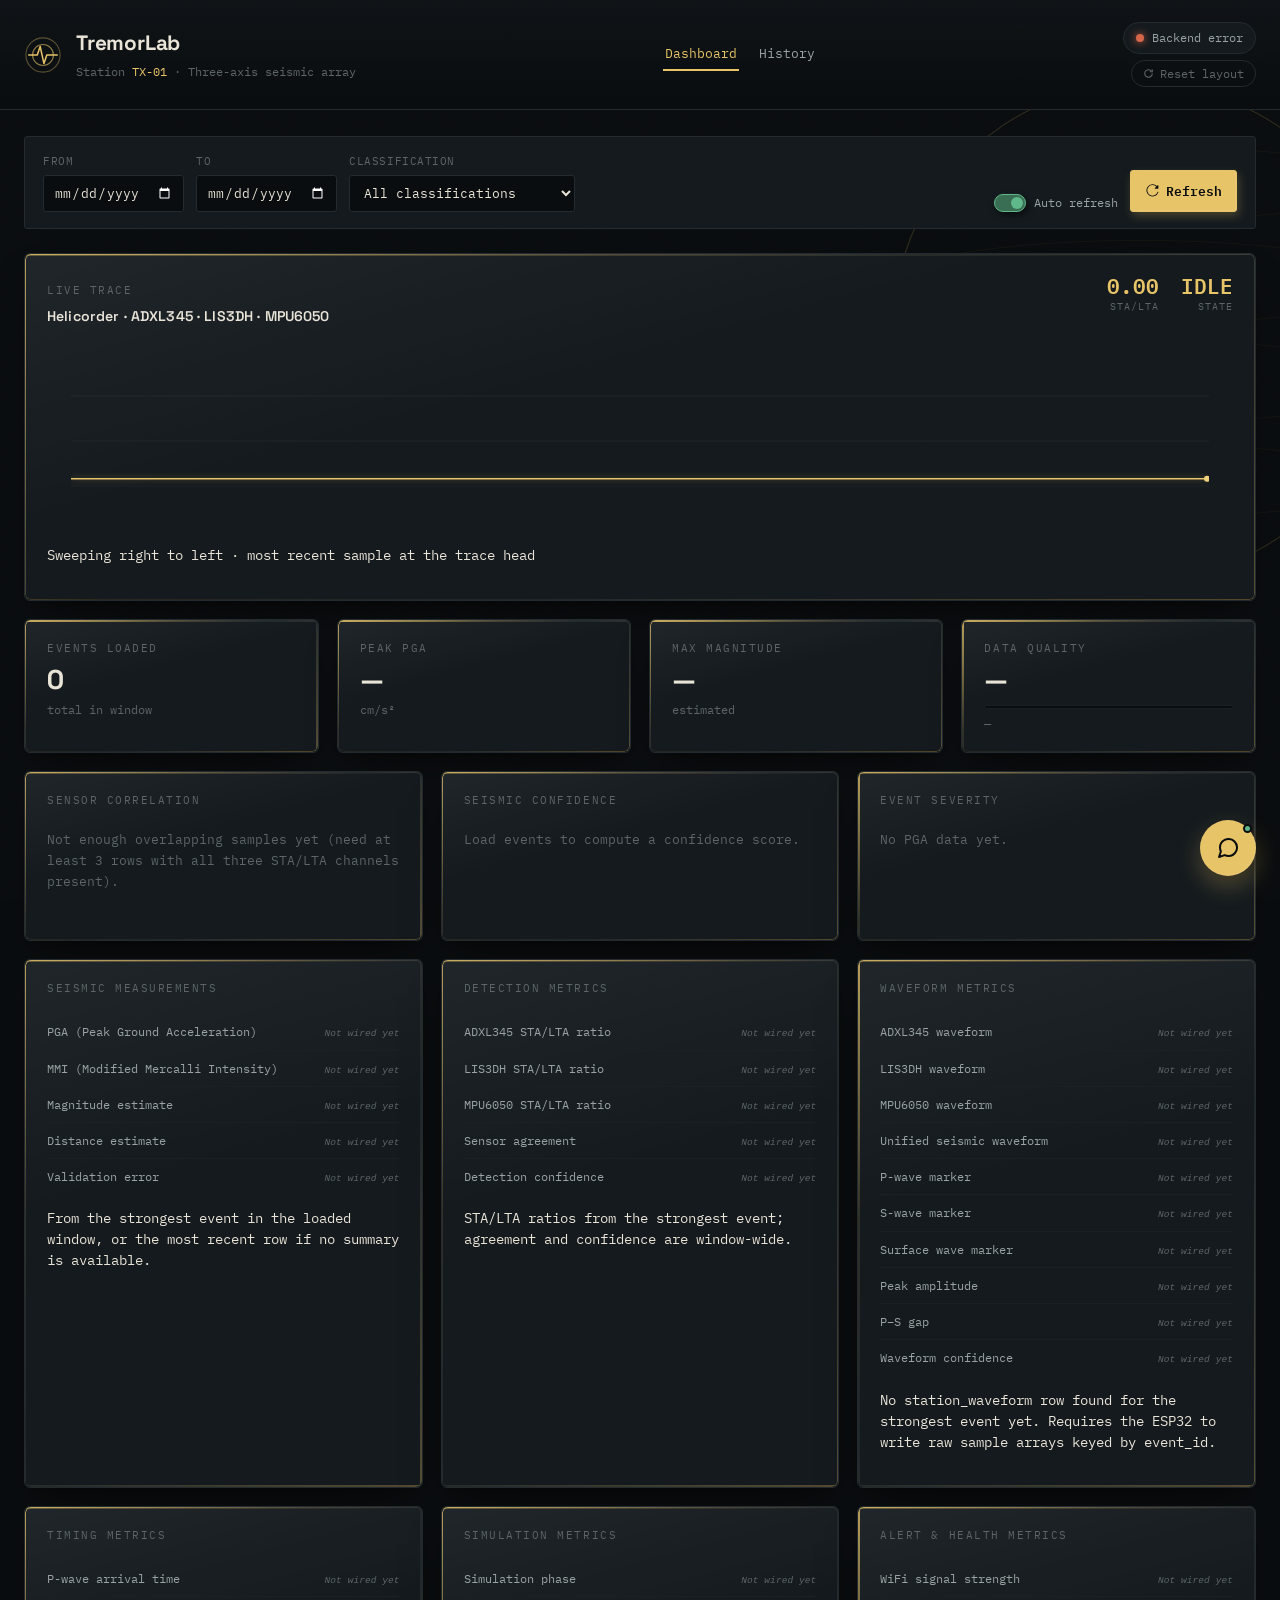
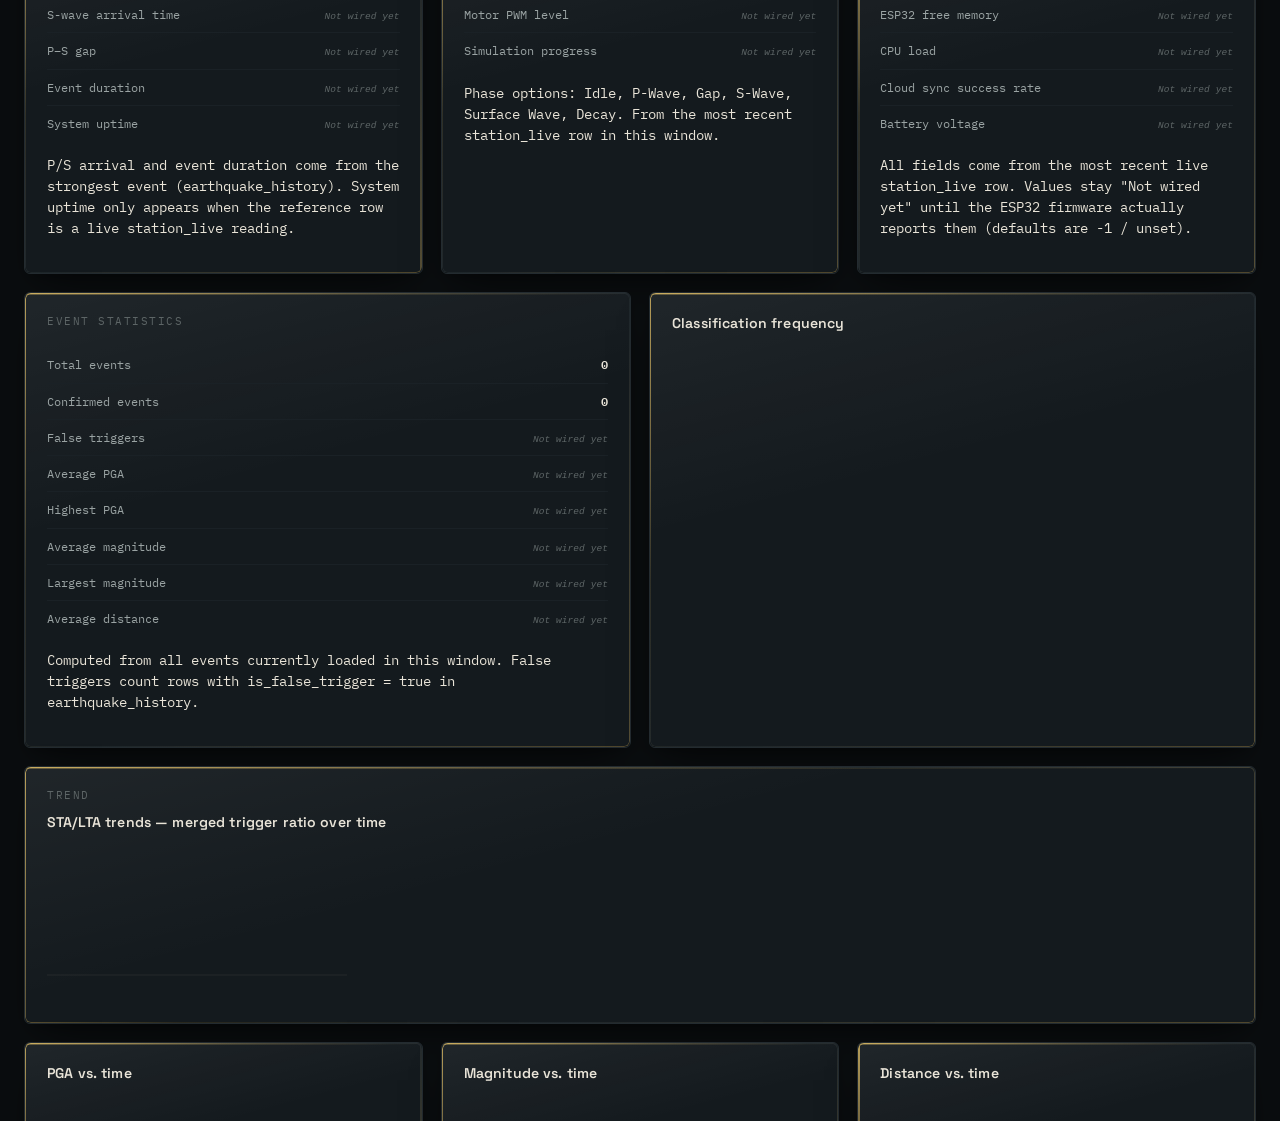
==== index.html @ daffef5a "Add bento-touch-fix.css stylesheet link" ====
<!doctype html>
<html lang="en">
<head>
  <meta charset="utf-8" />
  <meta name="viewport" content="width=device-width, initial-scale=1" />
  <title>TremorLab — Station TX-01</title>
  <meta name="description" content="Live three-axis seismic monitoring station: ADXL345, LIS3DH, MPU6050." />
  <link rel="preconnect" href="https://fonts.googleapis.com">
  <link rel="preconnect" href="https://fonts.gstatic.com" crossorigin>
  <link href="https://fonts.googleapis.com/css2?family=Space+Grotesk:wght@400;500;600;700&family=IBM+Plex+Mono:wght@400;500;600&display=swap" rel="stylesheet">
  <link rel="stylesheet" href="/styles.css" />
  <link rel="stylesheet" href="/analytics-widgets.css" />
  <link rel="stylesheet" href="/metrics-panel.css" />
  <link rel="stylesheet" href="/bento.css" />
  <link rel="stylesheet" href="/bento-touch-fix.css" />
  <link rel="stylesheet" href="/depth.css" />   
</head>
<body>

<div class="grain"></div>

<header class="masthead">
  <div class="masthead-row">
    <div class="brand">
      <svg class="brand-mark" viewBox="0 0 40 40" aria-hidden="true">
        <circle cx="20" cy="20" r="18" fill="none" stroke="currentColor" stroke-width="1.2" opacity="0.35"/>
        <circle cx="20" cy="20" r="11" fill="none" stroke="currentColor" stroke-width="1.2" opacity="0.6"/>
        <path d="M5 20 L14 20 L17 11 L21 29 L24 20 L35 20" fill="none" stroke="currentColor" stroke-width="1.6" stroke-linejoin="round" stroke-linecap="round"/>
      </svg>
      <div class="brand-text">
        <h1>TremorLab</h1>
        <p class="brand-sub">Station <span id="stationId">TX-01</span> &middot; Three-axis seismic array</p>
      </div>
    </div>
    <nav class="top-nav">
      <a href="/" class="active">Dashboard</a>
      <a href="/history.html">History</a>
    </nav>
    <div class="masthead-status">
      <div class="status-chip" id="cloudChip">
        <span class="status-dot" id="cloudDot"></span>
        <span id="cloudText">Connecting&hellip;</span>
      </div>
      <button id="bentoResetBtn" class="bento-reset" type="button" hidden>
        <svg viewBox="0 0 16 16" width="11" height="11" fill="none" stroke="currentColor" stroke-width="1.6" aria-hidden="true"><path d="M13.5 8a5.5 5.5 0 1 1-1.6-3.9M13.5 2v3.5H10"/></svg>
        Reset layout
      </button>
    </div>
  </div>
</header>

<main>

  <!-- TOOLBAR -->
  <section class="toolbar">
    <div class="toolbar-group">
      <label class="field">
        <span>From</span>
        <input id="dateFrom" type="date" />
      </label>
      <label class="field">
        <span>To</span>
        <input id="dateTo" type="date" />
      </label>
      <label class="field">
        <span>Classification</span>
        <select id="classification">
          <option value="">All classifications</option>
          <option>Normal</option>
          <option>Local Vibration</option>
          <option>Weak Event</option>
          <option>Strong Local Event</option>
          <option>Distant Seismic Event</option>
          <option>S-Wave Only Event</option>
          <option>Confirmed Seismic Event</option>
        </select>
      </label>
    </div>
    <div class="toolbar-group toolbar-actions">
      <label class="toggle">
        <input id="autoRefresh" type="checkbox" checked />
        <span class="toggle-track"><span class="toggle-thumb"></span></span>
        <span class="toggle-label">Auto refresh</span>
      </label>
      <button id="loadBtn" class="btn btn-primary">
        <svg viewBox="0 0 16 16" width="14" height="14" aria-hidden="true"><path fill="currentColor" d="M13.65 2.35a7 7 0 1 0 1.64 7.15.5.5 0 0 0-.95-.32 6 6 0 1 1-1.41-6.13l-1.6 1.6a.4.4 0 0 0 .28.68h3.27a.4.4 0 0 0 .4-.4V1.66a.4.4 0 0 0-.68-.28z"/></svg>
        Refresh
      </button>
    </div>
  </section>

  <!-- BENTO GRID: every dashboard section is a draggable card.
       data-card-id values are stable keys used for saving/restoring order. -->
  <div class="bento-grid" id="bentoGrid">

    <!-- HELICORDER -->
    <article class="bento-card span-12 row-2" data-card-id="helicorder">
      <div class="card-title">
        <div>
          <span class="eyebrow">Live trace</span>
          <h2>Helicorder &middot; ADXL345 &middot; LIS3DH &middot; MPU6050</h2>
        </div>
        <div class="helicorder-readout">
          <div class="readout-block">
            <span class="readout-val" id="liveRatio">&minus;&minus;</span>
            <span class="readout-key">STA/LTA</span>
          </div>
          <div class="readout-block">
            <span class="readout-val" id="liveClass">IDLE</span>
            <span class="readout-key">state</span>
          </div>
        </div>
      </div>
      <div class="card-body">
        <div class="helicorder-canvas-wrap">
          <canvas id="helicorderChart" aria-hidden="true"></canvas>
          <div class="helicorder-trigger-line" id="triggerLine"></div>
        </div>
        <p class="widget-note">Sweeping right to left &middot; most recent sample at the trace head</p>
      </div>
    </article>

    <!-- INSTRUMENT GAUGES -->
    <article class="bento-card span-3" data-card-id="gauge-count">
      <span class="eyebrow">Events loaded</span>
      <div class="gauge-value" id="count">&mdash;</div>
      <span class="gauge-unit">total in window</span>
    </article>
    <article class="bento-card span-3" data-card-id="gauge-pga">
      <span class="eyebrow">Peak PGA</span>
      <div class="gauge-value" id="peakPga">&mdash;</div>
      <span class="gauge-unit">cm/s&sup2;</span>
    </article>
    <article class="bento-card span-3" data-card-id="gauge-mag">
      <span class="eyebrow">Max magnitude</span>
      <div class="gauge-value" id="maxMag">&mdash;</div>
      <span class="gauge-unit">estimated</span>
    </article>
    <article class="bento-card span-3" data-card-id="gauge-quality">
      <span class="eyebrow">Data quality</span>
      <div class="gauge-value" id="quality">&mdash;</div>
      <div class="quality-bar"><div class="quality-bar-fill" id="qualityFill"></div></div>
      <span class="gauge-unit" id="action">&mdash;</span>
    </article>

    <!-- ADVANCED ANALYTICS -->
    <article class="bento-card span-4 row-2" data-card-id="agreement" id="agreementCard">
      <span class="eyebrow">Sensor correlation</span>
      <p class="widget-empty">Waiting for data&hellip;</p>
    </article>
    <article class="bento-card span-4 row-2" data-card-id="confidence" id="confidenceCard">
      <span class="eyebrow">Seismic confidence</span>
      <p class="widget-empty">Waiting for data&hellip;</p>
    </article>
    <article class="bento-card span-4 row-2" data-card-id="severity" id="severityCard">
      <span class="eyebrow">Event severity</span>
      <p class="widget-empty">Waiting for data&hellip;</p>
    </article>

    <!-- EXPANDED METRICS -->
    <article class="bento-card span-4" data-card-id="seismic-measurements" id="seismicMeasurementsCard">
      <span class="eyebrow">Seismic measurements</span>
      <p class="widget-empty">Waiting for data&hellip;</p>
    </article>
    <article class="bento-card span-4" data-card-id="detection-metrics" id="detectionMetricsCard">
      <span class="eyebrow">Detection metrics</span>
      <p class="widget-empty">Waiting for data&hellip;</p>
    </article>
    <article class="bento-card span-4" data-card-id="waveform-metrics" id="waveformMetricsCard">
      <span class="eyebrow">Waveform metrics</span>
      <p class="widget-empty">Waiting for data&hellip;</p>
    </article>
    <article class="bento-card span-4" data-card-id="timing-metrics" id="timingMetricsCard">
      <span class="eyebrow">Timing metrics</span>
      <p class="widget-empty">Waiting for data&hellip;</p>
    </article>
    <article class="bento-card span-4" data-card-id="simulation-metrics" id="simulationMetricsCard">
      <span class="eyebrow">Simulation metrics</span>
      <p class="widget-empty">Waiting for data&hellip;</p>
    </article>
    <article class="bento-card span-4" data-card-id="health-metrics" id="healthMetricsCard">
      <span class="eyebrow">Alert &amp; health metrics</span>
      <p class="widget-empty">Waiting for data&hellip;</p>
    </article>

    <!-- EVENT STATISTICS -->
    <article class="bento-card span-6" data-card-id="event-statistics" id="eventStatisticsCard">
      <span class="eyebrow">Event statistics</span>
      <p class="widget-empty">Waiting for data&hellip;</p>
    </article>

    <!-- CLASSIFICATION FREQUENCY -->
    <article class="bento-card span-6" data-card-id="class-chart">
      <div class="card-title"><h2>Classification frequency</h2></div>
      <div class="card-body">
        <canvas id="classChart"></canvas>
      </div>
    </article>

    <!-- STA/LTA TRENDS -->
    <article class="bento-card span-12" data-card-id="stalta-chart">
      <div class="card-title">
        <div>
          <span class="eyebrow">Trend</span>
          <h2>STA/LTA trends &mdash; merged trigger ratio over time</h2>
        </div>
      </div>
      <div class="card-body">
        <canvas id="staltaChart"></canvas>
      </div>
    </article>

    <!-- PGA / MAG / DIST CHARTS -->
    <article class="bento-card span-4" data-card-id="pga-chart">
      <div class="card-title"><h2>PGA vs. time</h2></div>
      <div class="card-body"><canvas id="pgaChart"></canvas></div>
    </article>
    <article class="bento-card span-4" data-card-id="mag-chart">
      <div class="card-title"><h2>Magnitude vs. time</h2></div>
      <div class="card-body"><canvas id="magChart"></canvas></div>
    </article>
    <article class="bento-card span-4" data-card-id="dist-chart">
      <div class="card-title"><h2>Distance vs. time</h2></div>
      <div class="card-body"><canvas id="distChart"></canvas></div>
    </article>

    <!-- EVENT LOG TABLE -->
    <article class="bento-card span-12 row-2" data-card-id="event-table">
      <div class="card-title">
        <div>
          <span class="eyebrow">Event log</span>
          <h2>Recent detections</h2>
        </div>
      </div>
      <div class="card-body">
        <div class="table-wrap">
          <table>
            <thead>
              <tr>
                <th>Time</th><th>Class</th><th>PGA</th><th>MMI</th><th>Dist.</th><th>Mag</th>
                <th title="ADXL345 STA/LTA">ADXL</th><th title="LIS3DH STA/LTA">LIS</th><th title="MPU6050 STA/LTA">MPU</th><th>Error</th>
              </tr>
            </thead>
            <tbody id="rows"><tr><td colspan="10" class="empty-state">No data loaded yet</td></tr></tbody>
          </table>
        </div>
      </div>
    </article>

  </div>

  <footer class="site-foot">
    <p>TremorLab station array &middot; ADXL345 + LIS3DH + MPU6050 &middot; adaptive STA/LTA &middot; live since page load</p>
  </footer>

</main>

<!-- FLOATING AGENT LAUNCHER -->
<button id="agentFab" class="agent-fab" type="button" aria-label="Open station analyst" aria-expanded="false">
  <svg viewBox="0 0 24 24" fill="none" stroke="currentColor" stroke-width="2" stroke-linecap="round" stroke-linejoin="round" aria-hidden="true">
    <path d="M21 11.5a8.38 8.38 0 0 1-.9 3.8 8.5 8.5 0 0 1-7.6 4.7 8.38 8.38 0 0 1-3.8-.9L3 21l1.9-5.7a8.38 8.38 0 0 1-.9-3.8 8.5 8.5 0 0 1 4.7-7.6 8.38 8.38 0 0 1 3.8-.9h.5a8.48 8.48 0 0 1 8 8v.5z"/>
  </svg>
  <span class="fab-dot" id="agentPulse" aria-hidden="true"></span>
</button>

<section class="agent-panel" id="agentPanel" aria-label="Station analyst">
  <div class="agent-panel-head">
    <div>
      <span class="eyebrow">Station analyst</span>
      <h2>Ask the array</h2>
    </div>
    <button id="agentPanelClose" class="agent-panel-close" type="button" aria-label="Close">
      <svg viewBox="0 0 16 16" fill="none" stroke="currentColor" stroke-width="1.8" stroke-linecap="round" aria-hidden="true"><path d="M4 4l8 8M12 4l-8 8"/></svg>
    </button>
  </div>
  <div class="quick-row" id="quickRow">
    <button data-question="Summarize the current station data">Summarize</button>
    <button data-question="What was the strongest event?">Strongest event</button>
    <button data-question="Is the validation error acceptable?">Validation</button>
    <button data-question="Are the sensors agreeing?">Sensor agreement</button>
    <button data-question="How should I tune thresholds?">Tune thresholds</button>
  </div>
  <div id="chatLog" class="chat-log">
    <div class="chat-msg chat-msg--agent">
      <span class="chat-tag">Agent</span>
      <p>Ask me about loaded events, strongest shaking, validation error, sensor agreement, or threshold tuning.</p>
    </div>
  </div>
  <form class="agent-row" id="agentForm">
    <input id="agentInput" placeholder="Ask the station agent&hellip;" autocomplete="off" />
    <button id="askBtn" type="submit" class="btn btn-primary">Ask</button>
  </form>
</section>

<script src="/analytics-widgets.js"></script>
<script src="/metrics-panel.js"></script>
<script src="/app.js"></script>
<script src="/bento.js"></script>
<script src="/depth.js"></script>   
</body>
</html>
---- styles.css ----
/* ===================================================================
   TremorLab — Station identity
   Palette: ink ground, amber phosphor trace, bone text, clay alert
   Type: Space Grotesk (display/labels) + IBM Plex Mono (data/telemetry)
   =================================================================== */

:root {
  color-scheme: dark;

  --ink:        #0a0d0f;
  --ink-raised: #11161a;
  --ink-panel:  #141a1e;
  --line:       #232b30;
  --line-soft:  #1a2126;

  --bone:       #e9e4d8;
  --bone-dim:   #9aa3a3;
  --bone-faint: #5d6566;

  --amber:      #e8c468;
  --amber-dim:  #8a753f;
  --moss:       #5fb88a;
  --moss-dim:   #3a6e54;
  --clay:       #d6664a;
  --clay-dim:   #7a3a2c;

  --font-display: 'Space Grotesk', system-ui, sans-serif;
  --font-mono: 'IBM Plex Mono', ui-monospace, 'SF Mono', Consolas, monospace;

  --radius: 3px;
}

* { box-sizing: border-box; }

::selection { background: var(--amber-dim); color: var(--ink); }

html { -webkit-font-smoothing: antialiased; }

body {
  margin: 0;
  min-height: 100vh;
  background:
    radial-gradient(ellipse 1200px 600px at 50% -10%, rgba(232,196,104,0.06), transparent 60%),
    var(--ink);
  color: var(--bone);
  font-family: var(--font-mono);
  font-size: 14px;
  line-height: 1.5;
}

.grain {
  position: fixed;
  inset: 0;
  pointer-events: none;
  z-index: 1;
  opacity: 0.035;
  mix-blend-mode: overlay;
  background-image: url("data:image/svg+xml;utf8,<svg xmlns='http://www.w3.org/2000/svg' width='90' height='90'><filter id='n'><feTurbulence type='fractalNoise' baseFrequency='0.9' numOctaves='2' stitchTiles='stitch'/></filter><rect width='100%25' height='100%25' filter='url(%23n)'/></svg>");
}

h1, h2, h3 { font-family: var(--font-display); margin: 0; }

a { color: var(--amber); }

.eyebrow {
  display: block;
  font-family: var(--font-mono);
  font-size: 0.68rem;
  letter-spacing: 0.14em;
  text-transform: uppercase;
  color: var(--bone-faint);
  margin-bottom: 6px;
}

/* ===================== MASTHEAD ===================== */

.masthead {
  border-bottom: 1px solid var(--line);
  background: linear-gradient(180deg, var(--ink-raised), var(--ink));
  position: relative;
  z-index: 2;
}

.masthead-row {
  max-width: 1320px;
  margin: 0 auto;
  padding: 22px 24px;
  display: flex;
  justify-content: space-between;
  align-items: center;
  gap: 16px;
  flex-wrap: wrap;
}

.brand { display: flex; align-items: center; gap: 14px; }

.brand-mark {
  width: 38px;
  height: 38px;
  color: var(--amber);
  flex-shrink: 0;
}

.brand-text h1 {
  font-size: 1.3rem;
  font-weight: 700;
  letter-spacing: -0.01em;
  color: var(--bone);
}

.brand-sub {
  margin: 3px 0 0;
  font-size: 0.78rem;
  color: var(--bone-faint);
  font-family: var(--font-mono);
}

.brand-sub span { color: var(--amber); }

.masthead-status {
  display: flex;
  flex-direction: column;
  align-items: flex-end;
  gap: 6px;
}

.status-chip {
  display: inline-flex;
  align-items: center;
  gap: 8px;
  border: 1px solid var(--line);
  border-radius: 999px;
  padding: 6px 12px;
  font-size: 0.76rem;
  color: var(--bone-dim);
  background: var(--ink-panel);
}

.status-dot {
  width: 8px;
  height: 8px;
  border-radius: 50%;
  background: var(--amber-dim);
  box-shadow: 0 0 0 0 transparent;
  transition: background 0.3s ease;
}

.status-dot.ok { background: var(--moss); box-shadow: 0 0 8px var(--moss); }
.status-dot.bad { background: var(--clay); box-shadow: 0 0 8px var(--clay); }

.status-line {
  margin: 0;
  font-size: 0.72rem;
  color: var(--bone-faint);
}

/* ===================== HELICORDER (signature element) ===================== */

.helicorder {
  position: relative;
  z-index: 2;
  border-bottom: 1px solid var(--line);
  background: #060808;
}

.helicorder-head {
  max-width: 1320px;
  margin: 0 auto;
  padding: 16px 24px 0;
  display: flex;
  justify-content: space-between;
  align-items: flex-end;
  flex-wrap: wrap;
  gap: 12px;
}

.helicorder-label .eyebrow { margin-bottom: 4px; }

.helicorder-channels {
  font-size: 0.78rem;
  color: var(--bone-dim);
}

.helicorder-readout {
  display: flex;
  gap: 22px;
}

.readout-block {
  display: flex;
  flex-direction: column;
  align-items: flex-end;
}

.readout-val {
  font-family: var(--font-mono);
  font-size: 1.3rem;
  font-weight: 600;
  color: var(--amber);
  line-height: 1.1;
  font-variant-numeric: tabular-nums;
}

.readout-key {
  font-size: 0.64rem;
  letter-spacing: 0.1em;
  text-transform: uppercase;
  color: var(--bone-faint);
  margin-top: 2px;
}

.helicorder-canvas-wrap {
  position: relative;
  max-width: 1320px;
  margin: 10px auto 0;
  padding: 0 24px;
}

#helicorderChart {
  width: 100%;
  height: 180px;
  display: block;
}

.helicorder-trigger-line {
  position: absolute;
  left: 24px;
  right: 24px;
  top: 50%;
  height: 1px;
  background: var(--line-soft);
  pointer-events: none;
}

.helicorder-foot {
  max-width: 1320px;
  margin: 0 auto;
  padding: 4px 24px 14px;
}

.helicorder-foot span {
  font-size: 0.66rem;
  color: var(--bone-faint);
  letter-spacing: 0.03em;
}

/* ===================== MAIN LAYOUT ===================== */

main {
  max-width: 1320px;
  margin: 0 auto;
  padding: 22px 24px 60px;
  position: relative;
  z-index: 2;
}

/* ===================== TOOLBAR ===================== */

.toolbar {
  display: flex;
  flex-wrap: wrap;
  justify-content: space-between;
  align-items: flex-end;
  gap: 14px;
  background: var(--ink-panel);
  border: 1px solid var(--line);
  border-radius: var(--radius);
  padding: 14px 16px;
  margin-bottom: 18px;
}

.toolbar-group {
  display: flex;
  flex-wrap: wrap;
  align-items: flex-end;
  gap: 12px;
}

.field {
  display: flex;
  flex-direction: column;
  gap: 5px;
  font-size: 0.7rem;
  color: var(--bone-faint);
  letter-spacing: 0.05em;
  text-transform: uppercase;
}

input, select, button {
  font-family: var(--font-mono);
  font-size: 0.82rem;
}

input[type="date"], select {
  background: var(--ink);
  color: var(--bone);
  border: 1px solid var(--line);
  border-radius: var(--radius);
  padding: 8px 10px;
  outline: none;
}

input[type="date"]:focus, select:focus, input[type="text"]:focus, .agent-row input:focus {
  border-color: var(--amber);
}

.btn {
  display: inline-flex;
  align-items: center;
  gap: 7px;
  border-radius: var(--radius);
  border: 1px solid var(--line);
  background: var(--ink);
  color: var(--bone);
  padding: 9px 14px;
  cursor: pointer;
  transition: border-color 0.15s ease, background 0.15s ease;
}

.btn:hover { border-color: var(--amber); }
.btn:focus-visible { outline: 2px solid var(--amber); outline-offset: 2px; }

.btn-primary {
  background: var(--amber);
  color: var(--ink);
  border-color: var(--amber);
  font-weight: 600;
}

.btn-primary:hover { background: #f0d27e; }

.toggle {
  display: inline-flex;
  align-items: center;
  gap: 8px;
  cursor: pointer;
  color: var(--bone-dim);
  font-size: 0.78rem;
}

.toggle input { position: absolute; opacity: 0; width: 0; height: 0; }

.toggle-track {
  width: 32px;
  height: 18px;
  border-radius: 999px;
  background: var(--ink);
  border: 1px solid var(--line);
  position: relative;
  transition: background 0.2s ease;
  flex-shrink: 0;
}

.toggle-thumb {
  position: absolute;
  top: 2px;
  left: 2px;
  width: 12px;
  height: 12px;
  border-radius: 50%;
  background: var(--bone-faint);
  transition: transform 0.2s ease, background 0.2s ease;
}

.toggle input:checked + .toggle-track { background: var(--moss-dim); border-color: var(--moss); }
.toggle input:checked + .toggle-track .toggle-thumb { transform: translateX(14px); background: var(--moss); }
.toggle input:focus-visible + .toggle-track { outline: 2px solid var(--amber); outline-offset: 2px; }

/* ===================== PANEL / GAUGE CARDS ===================== */

.panel-grid {
  display: grid;
  grid-template-columns: repeat(4, 1fr);
  gap: 12px;
  margin-bottom: 18px;
}

.gauge-card {
  background: var(--ink-panel);
  border: 1px solid var(--line);
  border-radius: var(--radius);
  padding: 16px;
  position: relative;
  overflow: hidden;
}

.gauge-card::before {
  content: "";
  position: absolute;
  top: 0; left: 0; right: 0;
  height: 2px;
  background: linear-gradient(90deg, var(--amber), transparent);
  opacity: 0.6;
}

.gauge-value {
  font-family: var(--font-display);
  font-size: 1.9rem;
  font-weight: 700;
  color: var(--bone);
  line-height: 1.1;
  font-variant-numeric: tabular-nums;
}

.gauge-unit {
  display: block;
  margin-top: 6px;
  font-size: 0.72rem;
  color: var(--bone-faint);
}

.gauge-card--quality .gauge-value { color: var(--amber); }

.quality-bar {
  height: 4px;
  border-radius: 2px;
  background: var(--ink);
  border: 1px solid var(--line-soft);
  margin-top: 10px;
  overflow: hidden;
}

.quality-bar-fill {
  height: 100%;
  width: 0%;
  background: linear-gradient(90deg, var(--clay), var(--amber), var(--moss));
  transition: width 0.5s ease;
}

/* ===================== CHARTS ===================== */

.chart-grid {
  display: grid;
  grid-template-columns: repeat(2, 1fr);
  gap: 12px;
  margin-bottom: 18px;
}

.chart-card {
  background: var(--ink-panel);
  border: 1px solid var(--line);
  border-radius: var(--radius);
  padding: 16px;
}

.chart-card--wide { grid-column: 1 / -1; }

.chart-card header { margin-bottom: 10px; }

.chart-card h2 {
  font-size: 0.86rem;
  font-weight: 600;
  color: var(--bone);
  letter-spacing: 0.01em;
}

.chart-card p {
  margin: 3px 0 0;
  font-size: 0.72rem;
  color: var(--bone-faint);
}

.chart-card canvas {
  width: 100%;
  height: 200px;
  display: block;
  margin-top: 6px;
}

.chart-card--wide canvas { height: 160px; }

/* ===================== LOWER GRID: AGENT + TABLE ===================== */

.lower-grid {
  display: grid;
  grid-template-columns: 0.85fr 1.15fr;
  gap: 12px;
  align-items: start;
}

.agent-card, .table-card {
  background: var(--ink-panel);
  border: 1px solid var(--line);
  border-radius: var(--radius);
  padding: 16px;
}

.agent-header {
  display: flex;
  justify-content: space-between;
  align-items: flex-start;
  margin-bottom: 12px;
}

.agent-header h2 {
  font-size: 1.02rem;
  font-weight: 600;
  margin-top: 2px;
}

.agent-pulse {
  width: 8px;
  height: 8px;
  border-radius: 50%;
  background: var(--moss);
  margin-top: 6px;
  box-shadow: 0 0 8px var(--moss);
  animation: pulse 2.4s ease-in-out infinite;
}

@keyframes pulse {
  0%, 100% { opacity: 0.4; }
  50% { opacity: 1; }
}

.quick-row {
  display: flex;
  flex-wrap: wrap;
  gap: 7px;
  margin-bottom: 12px;
}

.quick-row button {
  background: var(--ink);
  border: 1px solid var(--line);
  color: var(--bone-dim);
  border-radius: 999px;
  padding: 6px 12px;
  font-size: 0.72rem;
  cursor: pointer;
  transition: border-color 0.15s ease, color 0.15s ease;
}

.quick-row button:hover {
  border-color: var(--amber);
  color: var(--amber);
}

.chat-log {
  height: 280px;
  overflow-y: auto;
  background: var(--ink);
  border: 1px solid var(--line-soft);
  border-radius: var(--radius);
  padding: 12px;
  display: flex;
  flex-direction: column;
  gap: 12px;
}

.chat-msg p {
  margin: 4px 0 0;
  line-height: 1.55;
  font-size: 0.82rem;
  color: var(--bone);
  white-space: pre-wrap;
}

.chat-tag {
  font-size: 0.62rem;
  letter-spacing: 0.1em;
  text-transform: uppercase;
  color: var(--bone-faint);
}

.chat-msg--user .chat-tag { color: var(--amber); }
.chat-msg--agent .chat-tag { color: var(--moss); }

.agent-row {
  display: flex;
  gap: 8px;
  margin-top: 12px;
}

.agent-row input {
  flex: 1;
  min-width: 0;
  background: var(--ink);
  border: 1px solid var(--line);
  border-radius: var(--radius);
  color: var(--bone);
  padding: 10px 12px;
  outline: none;
}

.table-card header { margin-bottom: 10px; }
.table-card h2 { font-size: 1.02rem; font-weight: 600; margin-top: 2px; }

.table-wrap {
  max-height: 460px;
  overflow: auto;
  border: 1px solid var(--line-soft);
  border-radius: var(--radius);
}

table {
  width: 100%;
  border-collapse: collapse;
  font-size: 0.78rem;
  font-variant-numeric: tabular-nums;
}

th, td {
  border-bottom: 1px solid var(--line-soft);
  padding: 9px 8px;
  text-align: left;
  white-space: nowrap;
}

th {
  color: var(--bone-faint);
  font-weight: 500;
  letter-spacing: 0.03em;
  text-transform: uppercase;
  font-size: 0.66rem;
  position: sticky;
  top: 0;
  background: var(--ink-panel);
}

tbody tr:hover { background: rgba(232,196,104,0.04); }

.empty-state { color: var(--bone-faint); text-align: center; padding: 24px !important; }

td.cls-confirmed { color: var(--clay); font-weight: 600; }
td.cls-strong { color: var(--amber); font-weight: 600; }

/* ===================== FOOTER ===================== */

.site-foot {
  margin-top: 26px;
  text-align: center;
}

.site-foot p {
  font-size: 0.7rem;
  color: var(--bone-faint);
  letter-spacing: 0.03em;
}

/* ===================== RESPONSIVE ===================== */

@media (max-width: 980px) {
  .panel-grid { grid-template-columns: repeat(2, 1fr); }
  .chart-grid { grid-template-columns: 1fr; }
  .lower-grid { grid-template-columns: 1fr; }
}

@media (max-width: 640px) {
  .masthead-row { flex-direction: column; align-items: flex-start; }
  .masthead-status { align-items: flex-start; }
  .panel-grid { grid-template-columns: 1fr 1fr; }
  .helicorder-readout { gap: 14px; }
  main { padding: 16px 14px 40px; }
  .toolbar { padding: 12px; }
}

@media (prefers-reduced-motion: reduce) {
  .agent-pulse { animation: none; opacity: 0.8; }
  * { scroll-behavior: auto !important; }
}
/* ===================== TOP NAV ===================== */

.top-nav {
  display: flex;
  gap: 18px;
  align-items: center;
}

.top-nav a {
  font-family: var(--font-mono);
  font-size: 0.8rem;
  color: var(--bone-dim);
  text-decoration: none;
  padding: 6px 2px;
  border-bottom: 2px solid transparent;
  transition: color 0.15s ease, border-color 0.15s ease;
}

.top-nav a:hover { color: var(--bone); }
.top-nav a.active { color: var(--amber); border-bottom-color: var(--amber); }

.top-nav {
  display: flex;
  gap: 18px;
  align-items: center;
}

.top-nav a {
  font-family: var(--font-mono);
  font-size: 0.8rem;
  color: var(--bone-dim);
  text-decoration: none;
  padding: 6px 2px;
  border-bottom: 2px solid transparent;
  transition: color 0.15s ease, border-color 0.15s ease;
}

.top-nav a:hover { color: var(--bone); }
.top-nav a.active { color: var(--amber); border-bottom-color: var(--amber); }
---- metrics-panel.css ----
/* ===================== EXPANDED METRICS PANELS ===================== */

.metrics-grid {
  display: grid;
  grid-template-columns: repeat(3, 1fr);
  gap: 12px;
  margin-bottom: 18px;
}

.metrics-card {
  background: var(--ink-panel);
  border: 1px solid var(--line);
  border-radius: var(--radius);
  padding: 16px;
  position: relative;
  overflow: hidden;
}

.metrics-card::before {
  content: "";
  position: absolute;
  top: 0; left: 0; right: 0;
  height: 2px;
  background: linear-gradient(90deg, var(--amber), transparent);
  opacity: 0.5;
}

.metric-list {
  list-style: none;
  margin: 10px 0 0;
  padding: 0;
  font-size: 0.76rem;
}

.metric-list li {
  display: flex;
  justify-content: space-between;
  align-items: baseline;
  gap: 10px;
  padding: 6px 0;
  border-bottom: 1px solid var(--line-soft);
}

.metric-list li:last-child { border-bottom: none; }

.metric-label {
  color: var(--bone-dim);
  flex: 1;
}

.metric-value {
  color: var(--bone);
  font-variant-numeric: tabular-nums;
  font-weight: 600;
  text-align: right;
  white-space: nowrap;
}

.metric-unit {
  color: var(--bone-faint);
  font-weight: 400;
  font-size: 0.85em;
  margin-left: 2px;
}

.not-wired {
  color: var(--bone-faint);
  font-weight: 400;
  font-style: italic;
  font-size: 0.78em;
  letter-spacing: 0.01em;
}

@media (max-width: 980px) {
  .metrics-grid { grid-template-columns: repeat(2, 1fr); }
}

@media (max-width: 640px) {
  .metrics-grid { grid-template-columns: 1fr; }
}
---- bento.css ----
/* ===================================================================
   bento.css — Draggable bento grid layout + floating agent launcher
   v2: whole-card dragging, more breathing room, lighter density
   =================================================================== */

/* ===================== BENTO GRID CONTAINER ===================== */

.bento-grid {
  display: grid;
  grid-template-columns: repeat(12, 1fr);
  grid-auto-rows: minmax(76px, auto);
  gap: 18px;
  margin-bottom: 26px;
  position: relative;
}

.bento-card {
  background: var(--ink-panel);
  border: 1px solid var(--line);
  border-radius: 6px;
  padding: 20px 22px;
  position: relative;
  overflow: hidden;
  display: flex;
  flex-direction: column;
  min-width: 0;
  cursor: grab;
  user-select: none;
  -webkit-user-select: none;
  transition: box-shadow 0.18s ease, border-color 0.18s ease, opacity 0.15s ease;
}

.bento-card::before {
  content: "";
  position: absolute;
  top: 0; left: 0; right: 0;
  height: 2px;
  background: linear-gradient(90deg, var(--amber), transparent);
  opacity: 0.35;
  pointer-events: none;
}

.bento-card > .card-body {
  flex: 1;
  min-height: 0;
  overflow: auto;
  cursor: default;
  user-select: text;
  -webkit-user-select: text;
}

/* Interactive elements inside a card stay normal cursor + selectable,
   and a press on them does not start a drag (handled in JS). */
.bento-card input,
.bento-card select,
.bento-card button,
.bento-card table,
.bento-card canvas,
.bento-card a {
  cursor: auto;
  user-select: auto;
  -webkit-user-select: auto;
}

.bento-card .card-title {
  cursor: grab;
}

/* Dragging state */
.bento-card.dragging {
  opacity: 0.5;
  border-color: var(--amber-dim);
  box-shadow: 0 10px 32px rgba(0,0,0,0.5);
  z-index: 20;
  cursor: grabbing;
}

.bento-card.dragging,
.bento-card.dragging * {
  cursor: grabbing !important;
}

.bento-card.drop-target {
  border-color: var(--amber);
  box-shadow: 0 0 0 1px var(--amber) inset;
}

/* Span utility classes */
.span-3  { grid-column: span 3; }
.span-4  { grid-column: span 4; }
.span-5  { grid-column: span 5; }
.span-6  { grid-column: span 6; }
.span-7  { grid-column: span 7; }
.span-8  { grid-column: span 8; }
.span-9  { grid-column: span 9; }
.span-12 { grid-column: span 12; }

.row-1 { grid-row: span 1; }
.row-2 { grid-row: span 2; }
.row-3 { grid-row: span 3; }

.bento-card .card-title {
  display: flex;
  align-items: baseline;
  justify-content: space-between;
  gap: 10px;
  margin-bottom: 14px;
}

.bento-card .card-title h2 {
  font-size: 0.88rem;
  font-weight: 600;
  color: var(--bone);
  letter-spacing: 0.01em;
}

/* Reset-layout affordance, shown once cards have been moved */
.bento-reset {
  display: inline-flex;
  align-items: center;
  gap: 6px;
  font-size: 0.72rem;
  color: var(--bone-faint);
  background: transparent;
  border: 1px solid var(--line);
  border-radius: 999px;
  padding: 5px 11px;
  cursor: pointer;
  transition: border-color 0.15s ease, color 0.15s ease;
}

.bento-reset:hover { border-color: var(--amber); color: var(--amber); }

/* ===================== DENSITY / SPACING ADJUSTMENTS ===================== */

main { padding-top: 26px; }

.toolbar { margin-bottom: 24px; padding: 16px 18px; }

.gauge-value { font-size: 1.7rem; }

.eyebrow { margin-bottom: 8px; }

.widget-empty { font-size: 0.82rem; color: var(--bone-faint); line-height: 1.6; }

.metric-list li { padding: 8px 0; }

.site-foot { margin-top: 36px; }

/* ===================== RESPONSIVE COLLAPSE ===================== */

@media (max-width: 1100px) {
  .bento-grid { grid-template-columns: repeat(6, 1fr); gap: 14px; }
  .span-3 { grid-column: span 3; }
  .span-4, .span-5 { grid-column: span 3; }
  .span-6, .span-7, .span-8, .span-9, .span-12 { grid-column: span 6; }
}

@media (max-width: 680px) {
  .bento-grid { grid-template-columns: 1fr; gap: 12px; }
  .bento-grid [class*="span-"] { grid-column: 1 / -1; }
  .bento-card { padding: 16px 18px; }
}

/* ===================== FLOATING AGENT LAUNCHER ===================== */

.agent-fab {
  position: fixed;
  right: 24px;
  bottom: 24px;
  width: 56px;
  height: 56px;
  border-radius: 50%;
  background: var(--amber);
  border: none;
  display: flex;
  align-items: center;
  justify-content: center;
  cursor: pointer;
  z-index: 100;
  box-shadow: 0 6px 22px rgba(232, 196, 104, 0.35), 0 0 0 0 rgba(232, 196, 104, 0.5);
  animation: fab-pulse 2.6s ease-in-out infinite;
  transition: transform 0.15s ease;
}

.agent-fab:hover { transform: scale(1.06); }
.agent-fab:focus-visible { outline: 2px solid var(--bone); outline-offset: 3px; }

.agent-fab svg {
  width: 24px;
  height: 24px;
  color: var(--ink);
}

.agent-fab .fab-dot {
  position: absolute;
  top: 4px;
  right: 4px;
  width: 9px;
  height: 9px;
  border-radius: 50%;
  background: var(--moss);
  border: 2px solid var(--ink);
}

@keyframes fab-pulse {
  0%, 100% { box-shadow: 0 6px 22px rgba(232, 196, 104, 0.35), 0 0 0 0 rgba(232, 196, 104, 0.35); }
  50%      { box-shadow: 0 6px 22px rgba(232, 196, 104, 0.35), 0 0 0 10px rgba(232, 196, 104, 0); }
}

@media (prefers-reduced-motion: reduce) {
  .agent-fab { animation: none; }
}

/* ===================== AGENT PANEL (opened from the FAB) ===================== */

.agent-panel {
  position: fixed;
  right: 24px;
  bottom: 92px;
  width: 380px;
  max-width: calc(100vw - 32px);
  max-height: min(640px, calc(100vh - 130px));
  background: var(--ink-panel);
  border: 1px solid var(--line);
  border-radius: 10px;
  box-shadow: 0 18px 50px rgba(0,0,0,0.55);
  display: flex;
  flex-direction: column;
  z-index: 99;
  overflow: hidden;
  transform: translateY(12px) scale(0.97);
  opacity: 0;
  pointer-events: none;
  transition: transform 0.18s ease, opacity 0.18s ease;
}

.agent-panel.open {
  transform: translateY(0) scale(1);
  opacity: 1;
  pointer-events: auto;
}

.agent-panel-head {
  display: flex;
  justify-content: space-between;
  align-items: center;
  padding: 16px 16px 12px;
  border-bottom: 1px solid var(--line-soft);
  flex-shrink: 0;
}

.agent-panel-head .eyebrow { margin-bottom: 2px; }
.agent-panel-head h2 { font-size: 0.96rem; font-weight: 600; }

.agent-panel-close {
  width: 26px;
  height: 26px;
  border-radius: 50%;
  border: 1px solid var(--line);
  background: var(--ink);
  color: var(--bone-dim);
  display: flex;
  align-items: center;
  justify-content: center;
  cursor: pointer;
  flex-shrink: 0;
  transition: border-color 0.15s ease, color 0.15s ease;
}

.agent-panel-close:hover { border-color: var(--clay); color: var(--clay); }
.agent-panel-close svg { width: 13px; height: 13px; }

.agent-panel .quick-row {
  padding: 12px 16px 0;
  margin-bottom: 0;
}

.agent-panel .chat-log {
  flex: 1;
  height: auto;
  margin: 12px 16px;
  min-height: 160px;
}

.agent-panel .agent-row {
  margin: 0 16px 16px;
}

@media (max-width: 460px) {
  .agent-panel { right: 16px; left: 16px; width: auto; bottom: 86px; }
  .agent-fab { right: 16px; bottom: 16px; }
}
---- bento-touch-fix.css ----
/* ===================================================================
   bento-touch-fix.css
   Mobile drag fix — append to bento.css (or link after it).

   touch-action: none is the actual fix for "drag doesn't work on
   phone": without it, a touch-and-move on a .bento-card is captured
   by the browser as a page-scroll gesture before bento.js's pointer
   handlers get a usable delta, so the card never detaches.

   This only applies to the card surface itself, not interactive
   children — inputs/buttons/canvas/table/.card-body get touch-action
   restored to auto so taps, scrolling inside a table, and native
   controls keep working exactly as before.
   =================================================================== */

.bento-card {
  touch-action: none;
  -webkit-touch-callout: none;   /* stop iOS long-press callout from firing mid-press */
  -webkit-user-select: none;
  user-select: none;
}

.bento-card input,
.bento-card select,
.bento-card button,
.bento-card a,
.bento-card textarea,
.bento-card canvas,
.bento-card table,
.bento-card .card-body {
  touch-action: auto;
  -webkit-touch-callout: default;
  -webkit-user-select: auto;
  user-select: auto;
}

/* While a card is actively being dragged, lock page scroll/bounce so
   the gesture can't be hijacked by the browser mid-drag on touch. */
body.bento-dragging-active {
  overscroll-behavior: contain;
  touch-action: none;
}
---- depth.css ----
/* ===================================================================
   depth.css
   Adds dimensional treatment to existing cards without changing their
   markup: layered shadow + gradient border + glass highlight on
   .bento-card / .gauge-card / .metrics-card / .table-card, a soft
   neumorphic press-state on buttons/toggles, and scroll-reveal hooks.
   Built entirely from the existing TremorLab tokens in styles.css —
   no new colors introduced.
   =================================================================== */

:root {
  /* Derived once here so every depth effect stays in sync with the
     existing amber/ink palette instead of hardcoding rgba() everywhere. */
  --depth-amber-glow: rgba(232, 196, 104, 0.18);
  --depth-amber-edge: rgba(232, 196, 104, 0.5);
  --depth-amber-faint: rgba(232, 196, 104, 0.08);
  --depth-shadow-ambient: rgba(0, 0, 0, 0.55);
  --depth-shadow-contact: rgba(0, 0, 0, 0.35);
  --depth-highlight: rgba(255, 252, 244, 0.06);
}

/* ===================== GRADIENT-BORDER + LIFTED CARD ===================== */

/* Applies to every card surface already in use: bento cards, gauge
   cards (history page), metrics cards, table cards, agent panel. */
.bento-card,
.gauge-card,
.metrics-card,
.table-card,
.agent-panel {
  position: relative;
  background:
    linear-gradient(165deg, rgba(255,255,255,0.05), rgba(255,255,255,0) 40%),
    var(--ink-panel);
  border: 1px solid var(--line);
  box-shadow:
    0 1px 0 0 var(--depth-highlight) inset,
    0 -1px 0 0 rgba(0,0,0,0.4) inset,
    0 22px 40px -16px var(--depth-shadow-ambient),
    0 6px 14px -6px var(--depth-shadow-contact);
  transition: box-shadow 0.25s ease, transform 0.25s ease, border-color 0.25s ease;
}

/* Gradient border ring, drawn as a pseudo-element so it can carry a
   true multi-stop gradient (border-image clips badly with radius). */
.bento-card::after,
.gauge-card::after,
.metrics-card::after,
.table-card::after {
  content: "";
  position: absolute;
  inset: 0;
  border-radius: inherit;
  padding: 1.2px;
  background: linear-gradient(140deg,
    rgba(232,196,104,0.85) 0%,
    rgba(232,196,104,0.15) 30%,
    rgba(35,43,48,0.9) 55%,
    rgba(232,196,104,0.35) 100%);
  -webkit-mask: linear-gradient(#000 0 0) content-box, linear-gradient(#000 0 0);
  -webkit-mask-composite: xor;
  mask-composite: exclude;
  pointer-events: none;
  opacity: 0.9;
  transition: opacity 0.25s ease;
}

.bento-card:hover,
.gauge-card:hover,
.metrics-card:hover {
  transform: translateY(-2px);
  box-shadow:
    0 1px 0 0 var(--depth-highlight) inset,
    0 26px 46px -18px var(--depth-shadow-ambient),
    0 6px 14px -4px var(--depth-shadow-contact),
    0 0 0 1px var(--depth-amber-faint);
}

.bento-card:hover::after,
.gauge-card:hover::after,
.metrics-card:hover::after {
  opacity: 0.9;
}

/* Dragging state (bento.js) should read as "lifted off the surface",
   layered on top of the existing dragging rule in bento.css. */
.bento-card.dragging {
  box-shadow:
    0 1px 0 0 var(--depth-highlight) inset,
    0 38px 64px -20px rgba(0,0,0,0.65),
    0 0 0 1px var(--depth-amber-edge);
}

/* ===================== GLASS PANELS ===================== */
/* Used sparingly: only the floating agent panel and the masthead get
   true frosted glass, since covering every card in blur would erase
   the instrument-panel feel this design is built on. */

.agent-panel {
  background:
    linear-gradient(180deg, rgba(20,26,30,0.82), rgba(10,13,15,0.92));
  backdrop-filter: blur(18px) saturate(1.1);
  -webkit-backdrop-filter: blur(18px) saturate(1.1);
  border: 1px solid rgba(232,196,104,0.16);
}

.masthead {
  background: linear-gradient(180deg, rgba(17,22,26,0.78), rgba(10,13,15,0.92));
  backdrop-filter: blur(10px);
  -webkit-backdrop-filter: blur(10px);
}

/* ===================== NEUMORPHIC CONTROLS ===================== */
/* Soft dual-shadow on the elements people actually press, so pressing
   them reads as physical, matching the instrument-panel language
   without turning the whole UI into a soft-UI mockup. */

.btn,
.agent-fab,
.toggle-track {
  box-shadow:
    2px 3px 6px rgba(0,0,0,0.5),
    -1px -1px 3px rgba(255,255,255,0.03);
}

.btn:active:not(:disabled) {
  transform: translateY(1px);
  box-shadow:
    1px 1px 3px rgba(0,0,0,0.5) inset,
    -1px -1px 2px rgba(255,255,255,0.02) inset;
}

.btn-primary {
  box-shadow:
    2px 4px 10px rgba(232,196,104,0.25),
    -1px -1px 3px rgba(255,255,255,0.08) inset;
}

.agent-fab {
  box-shadow:
    0 10px 24px rgba(232,196,104,0.3),
    3px 4px 8px rgba(0,0,0,0.4),
    -1px -1px 3px rgba(255,255,255,0.1) inset;
}

/* ===================== SCROLLYTELLING REVEAL ===================== */
/* Applied via JS (depth.js) using IntersectionObserver: each card
   starts in .reveal-pending and gains .reveal-in once it crosses the
   viewport threshold. Respects reduced-motion. */

.reveal-pending {
  opacity: 0;
  transform: translateY(22px) scale(0.985);
}

.reveal-in {
  opacity: 1;
  transform: translateY(0) scale(1);
  transition: opacity 0.7s cubic-bezier(0.16, 1, 0.3, 1),
              transform 0.7s cubic-bezier(0.16, 1, 0.3, 1);
}

@media (prefers-reduced-motion: reduce) {
  .reveal-pending { opacity: 1; transform: none; }
  .reveal-in { transition: none; }
  .bento-card, .gauge-card, .metrics-card { transition: none; }
}

/* ===================== AMBIENT BACKGROUND LAYER ===================== */
/* Sits behind .grain (z-index 1) and above plain body background.
   Holds the moving gold 3D wireframe — see depth.js for the SVG
   construction and animation; this just positions/contains it. */

.depth-bg {
  position: fixed;
  inset: 0;
  z-index: 0;
  overflow: hidden;
  pointer-events: none;
}

.depth-bg svg {
  position: absolute;
  opacity: 0.16;
  filter: drop-shadow(0 0 18px rgba(232,196,104,0.25));
}

@media (max-width: 680px) {
  .depth-bg svg { opacity: 0.1; }
}

@media (prefers-reduced-motion: reduce) {
  .depth-bg .spin,
  .depth-bg .drift {
    animation: none !important;
  }
}
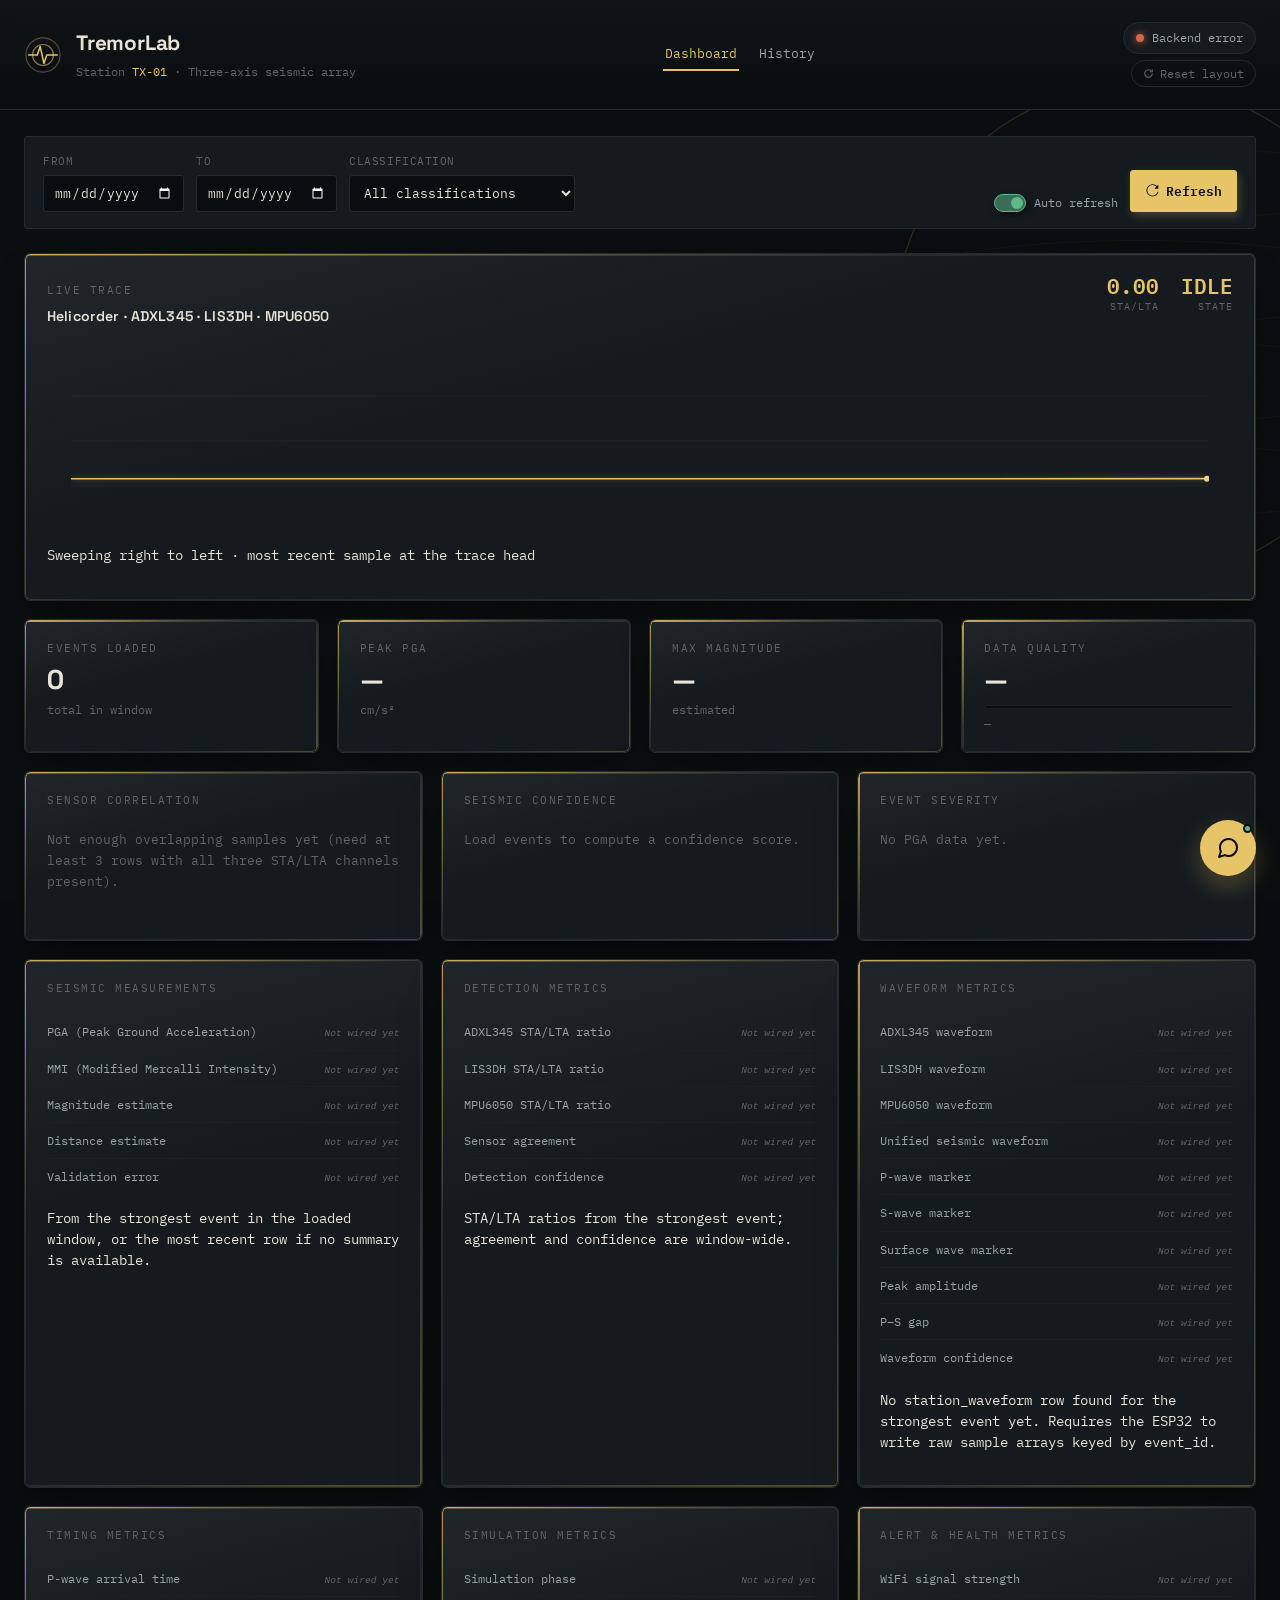
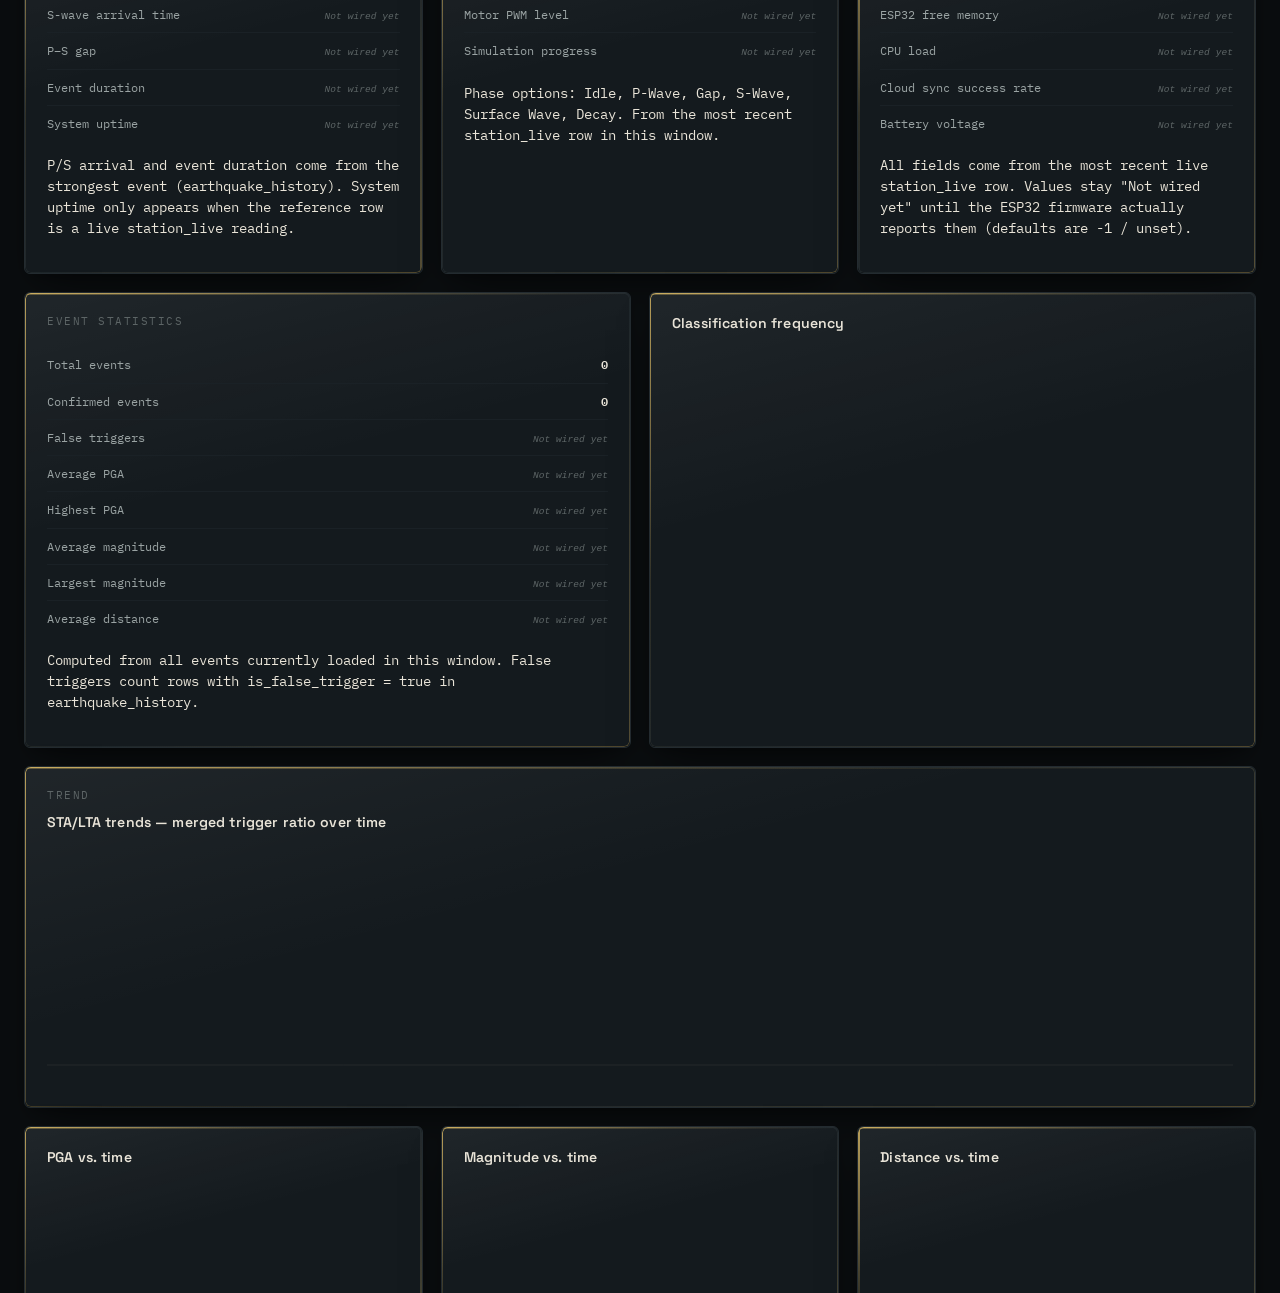
==== commit 5ffa3f0b: "Update index.html" ====
--- a/index.html
+++ b/index.html
@@ -13,6 +13,7 @@
   <link rel="stylesheet" href="/metrics-panel.css" />
   <link rel="stylesheet" href="/bento.css" />
   <link rel="stylesheet" href="/bento-touch-fix.css" />
+  <link rel="stylesheet" href="/bento-canvas-fix.css" />
   <link rel="stylesheet" href="/depth.css" />   
 </head>
 <body>
--- a/bento-canvas-fix.css
+++ b/bento-canvas-fix.css
@@ -0,0 +1,51 @@
+/* ===================================================================
+   bento-canvas-fix.css
+   Fixes charts rendering as a tiny 300x150 block in the corner of an
+   oversized, mostly-empty card ("white screen" / "too long" cards).
+
+   Root cause: styles.css sizes canvases via `.chart-card canvas`, but
+   the bento grid markup never uses .chart-card — it wraps canvases in
+   `.bento-card > .card-body > canvas`. With no height rule reaching
+   that selector, every canvas falls back to the browser's intrinsic
+   default size (300x150), so app.js draws a tiny chart while the
+   surrounding card (sized by its grid row-span) stretches far beyond
+   it, leaving a large blank strip of --ink-panel that can look washed
+   out/blank depending on monitor and zoom.
+
+   Fix: give every canvas inside a bento card body an explicit height
+   and full width, matching what .chart-card canvas already does
+   elsewhere, so app.js's getBoundingClientRect() reads the real
+   on-screen size instead of the 300x150 default.
+   =================================================================== */
+
+.bento-card .card-body canvas {
+  width: 100%;
+  height: 220px;
+  display: block;
+}
+
+/* The helicorder strip and STA/LTA trend row are wide, full-bleed
+   cards (span-12) — give them a bit more vertical room so the trace
+   doesn't look squashed relative to its width. */
+[data-card-id="helicorder"] .card-body canvas,
+[data-card-id="stalta-chart"] .card-body canvas {
+  height: 240px;
+}
+
+/* PGA / Magnitude / Distance mini-charts sit three-up (span-4) and
+   read better a bit shorter, matching their narrower width. */
+[data-card-id="pga-chart"] .card-body canvas,
+[data-card-id="mag-chart"] .card-body canvas,
+[data-card-id="dist-chart"] .card-body canvas {
+  height: 180px;
+}
+
+@media (max-width: 680px) {
+  .bento-card .card-body canvas {
+    height: 180px;
+  }
+  [data-card-id="helicorder"] .card-body canvas,
+  [data-card-id="stalta-chart"] .card-body canvas {
+    height: 200px;
+  }
+}
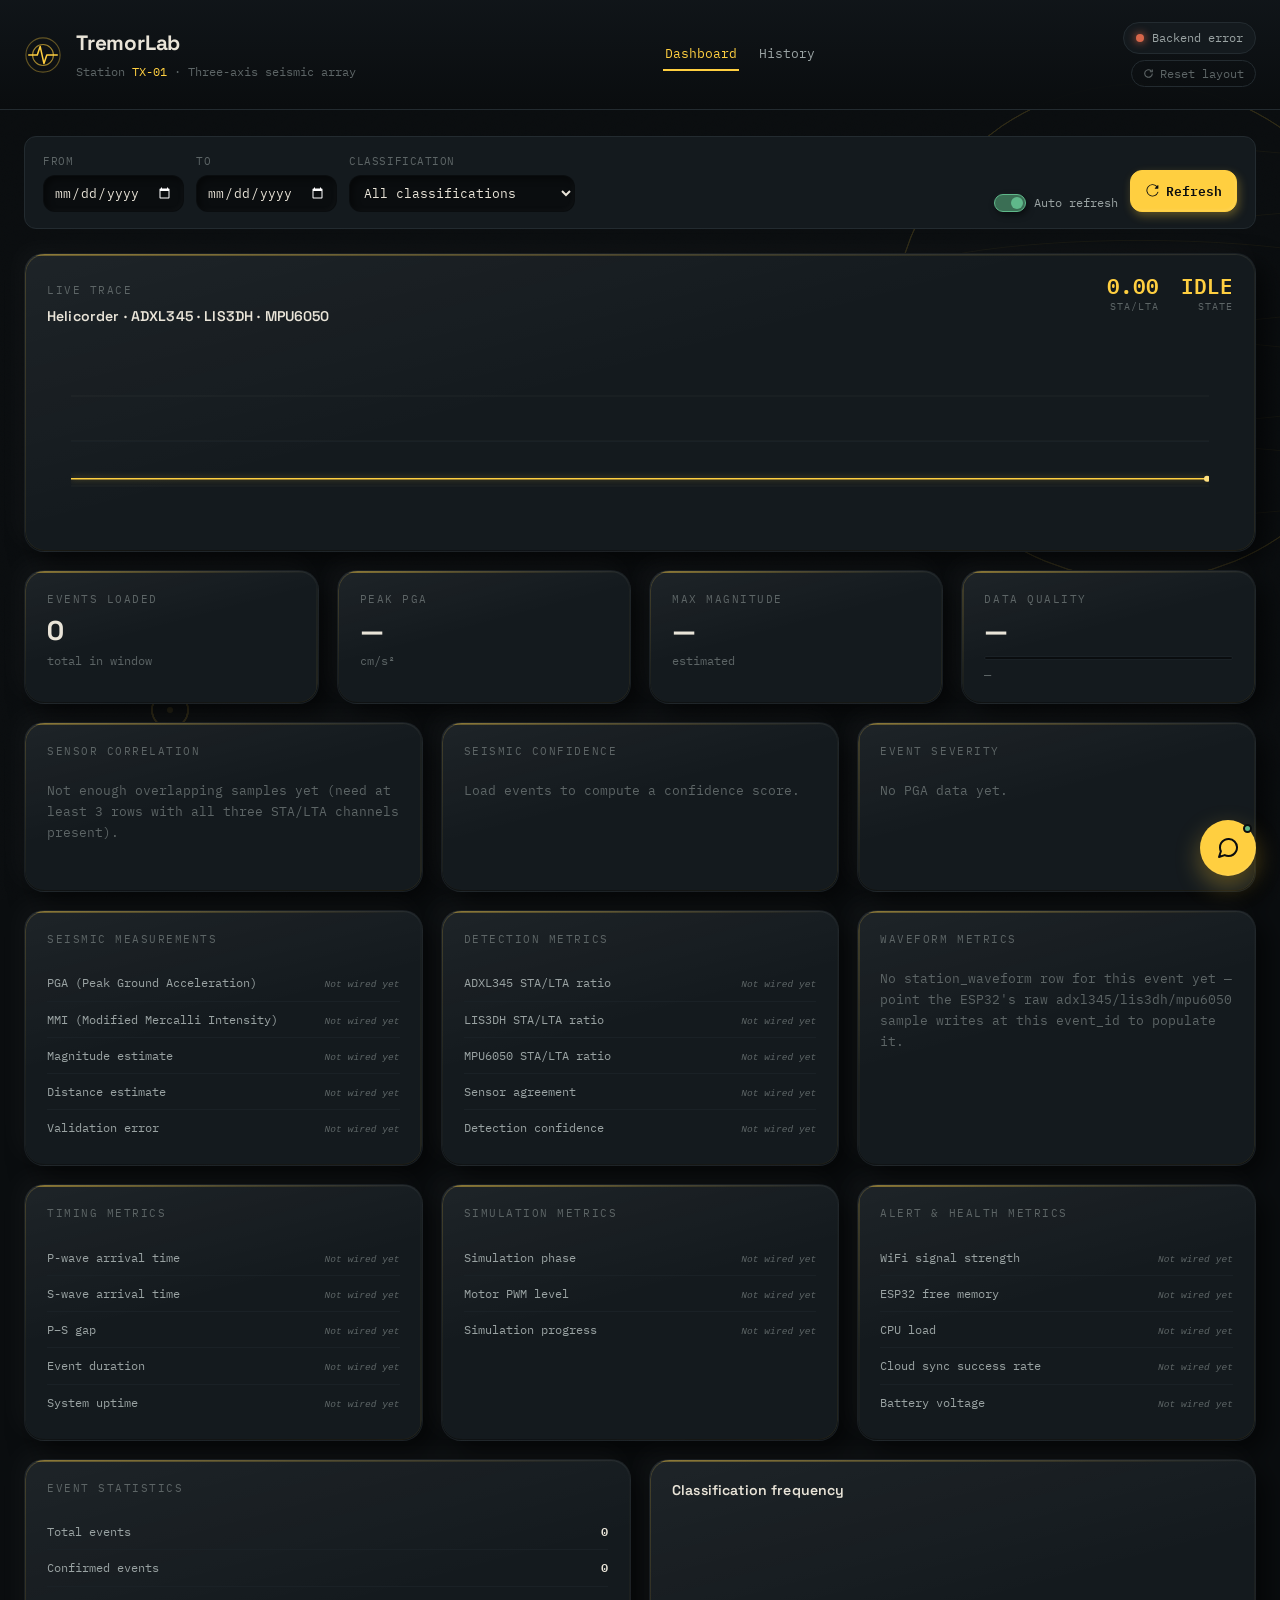
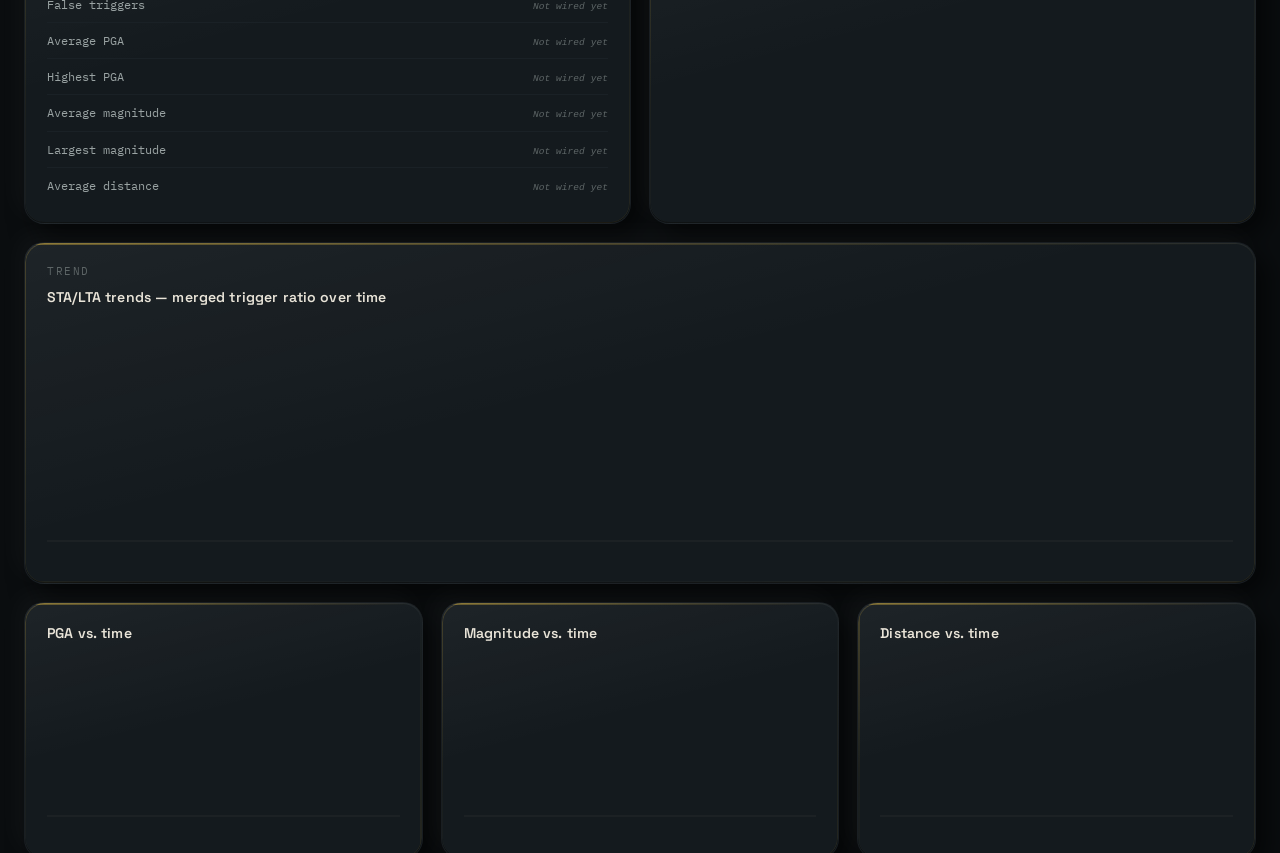
==== commit 54ad592a: "Remove widget note and add newline at end of index.html Removed a note about the widget and added a " ====
--- a/index.html
+++ b/index.html
@@ -117,7 +117,6 @@
           <canvas id="helicorderChart" aria-hidden="true"></canvas>
           <div class="helicorder-trigger-line" id="triggerLine"></div>
         </div>
-        <p class="widget-note">Sweeping right to left &middot; most recent sample at the trace head</p>
       </div>
     </article>
 
--- a/styles.css
+++ b/styles.css
@@ -17,8 +17,8 @@
   --bone-dim:   #9aa3a3;
   --bone-faint: #5d6566;
 
-  --amber:      #e8c468;
-  --amber-dim:  #8a753f;
+  --amber:      #ffcf40;
+  --amber-dim:  #997c26;
   --moss:       #5fb88a;
   --moss-dim:   #3a6e54;
   --clay:       #d6664a;
@@ -27,7 +27,7 @@
   --font-display: 'Space Grotesk', system-ui, sans-serif;
   --font-mono: 'IBM Plex Mono', ui-monospace, 'SF Mono', Consolas, monospace;
 
-  --radius: 3px;
+  --radius: 12px;
 }
 
 * { box-sizing: border-box; }
@@ -40,7 +40,7 @@
   margin: 0;
   min-height: 100vh;
   background:
-    radial-gradient(ellipse 1200px 600px at 50% -10%, rgba(232,196,104,0.06), transparent 60%),
+    radial-gradient(ellipse 1200px 600px at 50% -10%, rgba(255,207,64,0.07), transparent 60%),
     var(--ink);
   color: var(--bone);
   font-family: var(--font-mono);
@@ -327,7 +327,7 @@
   font-weight: 600;
 }
 
-.btn-primary:hover { background: #f0d27e; }
+.btn-primary:hover { background: #ffe080; }
 
 .toggle {
   display: inline-flex;
@@ -618,7 +618,7 @@
   background: var(--ink-panel);
 }
 
-tbody tr:hover { background: rgba(232,196,104,0.04); }
+tbody tr:hover { background: rgba(255,207,64,0.05); }
 
 .empty-state { color: var(--bone-faint); text-align: center; padding: 24px !important; }
 
--- a/bento.css
+++ b/bento.css
@@ -17,7 +17,7 @@
 .bento-card {
   background: var(--ink-panel);
   border: 1px solid var(--line);
-  border-radius: 6px;
+  border-radius: 20px;
   padding: 20px 22px;
   position: relative;
   overflow: hidden;
@@ -164,6 +164,35 @@
 
 /* ===================== FLOATING AGENT LAUNCHER ===================== */
 
+/*
+  FIX: The agent FAB and panel use position:fixed, which normally anchors
+  to the viewport. However, any ancestor with transform, filter, or
+  backdrop-filter creates a new "containing block" that breaks fixed
+  positioning — the element then positions relative to that ancestor
+  instead of the viewport, making it appear in the wrong place.
+
+  The .grain overlay uses a background-image (safe), but .depth-bg
+  and .masthead both use backdrop-filter. Since the FAB/panel are
+  siblings of <main> (not descendants of those elements), they should
+  be unaffected — but to be safe we wrap them in a dedicated portal
+  layer that is a direct child of <body> with no transforms or filters
+  on any ancestor, and explicitly set the stacking context here.
+*/
+
+/* Portal layer: direct child of body, no transform/filter ancestors */
+.agent-portal {
+  position: fixed;
+  inset: 0;
+  pointer-events: none;   /* let clicks through to content below */
+  z-index: 200;           /* above everything */
+}
+
+/* Re-enable pointer events only on the actual interactive elements */
+.agent-portal .agent-fab,
+.agent-portal .agent-panel {
+  pointer-events: auto;
+}
+
 .agent-fab {
   position: fixed;
   right: 24px;
@@ -177,8 +206,8 @@
   align-items: center;
   justify-content: center;
   cursor: pointer;
-  z-index: 100;
-  box-shadow: 0 6px 22px rgba(232, 196, 104, 0.35), 0 0 0 0 rgba(232, 196, 104, 0.5);
+  z-index: 201;
+  box-shadow: 0 6px 22px rgba(255, 207, 64, 0.4), 0 0 0 0 rgba(255, 207, 64, 0.55);
   animation: fab-pulse 2.6s ease-in-out infinite;
   transition: transform 0.15s ease;
 }
@@ -204,8 +233,8 @@
 }
 
 @keyframes fab-pulse {
-  0%, 100% { box-shadow: 0 6px 22px rgba(232, 196, 104, 0.35), 0 0 0 0 rgba(232, 196, 104, 0.35); }
-  50%      { box-shadow: 0 6px 22px rgba(232, 196, 104, 0.35), 0 0 0 10px rgba(232, 196, 104, 0); }
+  0%, 100% { box-shadow: 0 6px 22px rgba(255, 207, 64, 0.4), 0 0 0 0 rgba(255, 207, 64, 0.4); }
+  50%      { box-shadow: 0 6px 22px rgba(255, 207, 64, 0.4), 0 0 0 10px rgba(255, 207, 64, 0); }
 }
 
 @media (prefers-reduced-motion: reduce) {
@@ -223,11 +252,11 @@
   max-height: min(640px, calc(100vh - 130px));
   background: var(--ink-panel);
   border: 1px solid var(--line);
-  border-radius: 10px;
+  border-radius: 18px;
   box-shadow: 0 18px 50px rgba(0,0,0,0.55);
   display: flex;
   flex-direction: column;
-  z-index: 99;
+  z-index: 200;
   overflow: hidden;
   transform: translateY(12px) scale(0.97);
   opacity: 0;
--- a/bento-touch-fix.css
+++ b/bento-touch-fix.css
@@ -13,25 +13,35 @@
    controls keep working exactly as before.
    =================================================================== */
 
-.bento-card {
-  touch-action: none;
-  -webkit-touch-callout: none;   /* stop iOS long-press callout from firing mid-press */
-  -webkit-user-select: none;
-  user-select: none;
-}
+/* Drag-to-reorder is a fine-pointer (mouse/trackpad) feature — see the
+   comment in bento.js for the full reasoning. On a coarse pointer
+   (touch), .bento-card must NOT set touch-action: none, or the
+   browser intercepts ordinary scroll swipes as potential drags before
+   it can tell them apart, which is what caused "no room to scroll" /
+   laggy behavior on phones. Scoping with @media (pointer: fine) keeps
+   both files in agreement: bento.js skips attaching drag listeners on
+   coarse pointers, and this rule skips locking touch-action there too. */
+@media (pointer: fine) {
+  .bento-card {
+    touch-action: none;
+    -webkit-touch-callout: none;   /* stop iOS long-press callout from firing mid-press */
+    -webkit-user-select: none;
+    user-select: none;
+  }
 
-.bento-card input,
-.bento-card select,
-.bento-card button,
-.bento-card a,
-.bento-card textarea,
-.bento-card canvas,
-.bento-card table,
-.bento-card .card-body {
-  touch-action: auto;
-  -webkit-touch-callout: default;
-  -webkit-user-select: auto;
-  user-select: auto;
+  .bento-card input,
+  .bento-card select,
+  .bento-card button,
+  .bento-card a,
+  .bento-card textarea,
+  .bento-card canvas,
+  .bento-card table,
+  .bento-card .card-body {
+    touch-action: auto;
+    -webkit-touch-callout: default;
+    -webkit-user-select: auto;
+    user-select: auto;
+  }
 }
 
 /* While a card is actively being dragged, lock page scroll/bounce so
--- a/depth.css
+++ b/depth.css
@@ -1,19 +1,25 @@
 /* ===================================================================
-   depth.css
-   Adds dimensional treatment to existing cards without changing their
-   markup: layered shadow + gradient border + glass highlight on
-   .bento-card / .gauge-card / .metrics-card / .table-card, a soft
-   neumorphic press-state on buttons/toggles, and scroll-reveal hooks.
-   Built entirely from the existing TremorLab tokens in styles.css —
-   no new colors introduced.
+   depth.css (v3 — filter removed from .depth-bg svg)
+
+   CRITICAL FIX: The previous version had:
+     .depth-bg svg { filter: drop-shadow(...); }
+   
+   CSS `filter` on ANY element creates a new stacking context. When
+   applied to an element that appears before position:fixed elements
+   in the DOM paint order, it breaks their fixed positioning in
+   Chromium — they position relative to the document origin instead
+   of the viewport, landing in the top-left corner.
+
+   Fix: `filter` is completely removed from .depth-bg svg. The glow
+   effect is achieved with opacity alone, which does not create a
+   stacking context. depth.js also now appends .depth-bg at the end
+   of <body> rather than prepending it, as belt-and-suspenders.
    =================================================================== */
 
 :root {
-  /* Derived once here so every depth effect stays in sync with the
-     existing amber/ink palette instead of hardcoding rgba() everywhere. */
-  --depth-amber-glow: rgba(232, 196, 104, 0.18);
-  --depth-amber-edge: rgba(232, 196, 104, 0.5);
-  --depth-amber-faint: rgba(232, 196, 104, 0.08);
+  --depth-amber-glow: rgba(255, 207, 64, 0.2);
+  --depth-amber-edge: rgba(255, 207, 64, 0.55);
+  --depth-amber-faint: rgba(255, 207, 64, 0.1);
   --depth-shadow-ambient: rgba(0, 0, 0, 0.55);
   --depth-shadow-contact: rgba(0, 0, 0, 0.35);
   --depth-highlight: rgba(255, 252, 244, 0.06);
@@ -21,28 +27,23 @@
 
 /* ===================== GRADIENT-BORDER + LIFTED CARD ===================== */
 
-/* Applies to every card surface already in use: bento cards, gauge
-   cards (history page), metrics cards, table cards, agent panel. */
 .bento-card,
 .gauge-card,
 .metrics-card,
-.table-card,
-.agent-panel {
+.table-card {
   position: relative;
   background:
-    linear-gradient(165deg, rgba(255,255,255,0.05), rgba(255,255,255,0) 40%),
+    linear-gradient(165deg, rgba(255,255,255,0.045), rgba(255,255,255,0) 45%),
     var(--ink-panel);
-  border: 1px solid var(--line);
+  border: 1px solid rgba(255,255,255,0.02);
   box-shadow:
     0 1px 0 0 var(--depth-highlight) inset,
-    0 -1px 0 0 rgba(0,0,0,0.4) inset,
-    0 22px 40px -16px var(--depth-shadow-ambient),
-    0 6px 14px -6px var(--depth-shadow-contact);
+    0 -1px 0 0 rgba(0,0,0,0.45) inset,
+    -9px -9px 20px rgba(255,255,255,0.025),
+    11px 11px 26px rgba(0,0,0,0.6);
   transition: box-shadow 0.25s ease, transform 0.25s ease, border-color 0.25s ease;
 }
 
-/* Gradient border ring, drawn as a pseudo-element so it can carry a
-   true multi-stop gradient (border-image clips badly with radius). */
 .bento-card::after,
 .gauge-card::after,
 .metrics-card::after,
@@ -53,67 +54,62 @@
   border-radius: inherit;
   padding: 1.2px;
   background: linear-gradient(140deg,
-    rgba(232,196,104,0.85) 0%,
-    rgba(232,196,104,0.15) 30%,
+    rgba(255,207,64,0.85) 0%,
+    rgba(255,207,64,0.15) 30%,
     rgba(35,43,48,0.9) 55%,
-    rgba(232,196,104,0.35) 100%);
+    rgba(255,207,64,0.35) 100%);
   -webkit-mask: linear-gradient(#000 0 0) content-box, linear-gradient(#000 0 0);
   -webkit-mask-composite: xor;
   mask-composite: exclude;
   pointer-events: none;
-  opacity: 0.9;
+  opacity: 0.22;
   transition: opacity 0.25s ease;
 }
 
 .bento-card:hover,
 .gauge-card:hover,
 .metrics-card:hover {
-  transform: translateY(-2px);
+  transform: translateY(-3px);
   box-shadow:
     0 1px 0 0 var(--depth-highlight) inset,
-    0 26px 46px -18px var(--depth-shadow-ambient),
-    0 6px 14px -4px var(--depth-shadow-contact),
-    0 0 0 1px var(--depth-amber-faint);
+    0 0 0 1px var(--depth-amber-faint),
+    -12px -12px 26px rgba(255,255,255,0.035),
+    16px 16px 34px rgba(0,0,0,0.65);
 }
 
 .bento-card:hover::after,
 .gauge-card:hover::after,
 .metrics-card:hover::after {
-  opacity: 0.9;
-}
-
-/* Dragging state (bento.js) should read as "lifted off the surface",
-   layered on top of the existing dragging rule in bento.css. */
+  opacity: 0.7;
+}
+
 .bento-card.dragging {
   box-shadow:
     0 1px 0 0 var(--depth-highlight) inset,
-    0 38px 64px -20px rgba(0,0,0,0.65),
-    0 0 0 1px var(--depth-amber-edge);
+    0 0 0 1px var(--depth-amber-edge),
+    -6px -6px 14px rgba(255,255,255,0.02),
+    20px 20px 40px rgba(0,0,0,0.7);
 }
 
 /* ===================== GLASS PANELS ===================== */
-/* Used sparingly: only the floating agent panel and the masthead get
-   true frosted glass, since covering every card in blur would erase
-   the instrument-panel feel this design is built on. */
-
+
+/* backdrop-filter only on .agent-panel — NOT on .masthead.
+   backdrop-filter also creates a stacking context; keeping it
+   off the masthead prevents it from breaking position:fixed
+   on the FAB and agent panel. */
 .agent-panel {
   background:
     linear-gradient(180deg, rgba(20,26,30,0.82), rgba(10,13,15,0.92));
   backdrop-filter: blur(18px) saturate(1.1);
   -webkit-backdrop-filter: blur(18px) saturate(1.1);
-  border: 1px solid rgba(232,196,104,0.16);
+  border: 1px solid rgba(255,207,64,0.18);
 }
 
 .masthead {
-  background: linear-gradient(180deg, rgba(17,22,26,0.78), rgba(10,13,15,0.92));
-  backdrop-filter: blur(10px);
-  -webkit-backdrop-filter: blur(10px);
+  background: linear-gradient(180deg, rgba(17,22,26,0.95), rgba(10,13,15,0.98));
 }
 
 /* ===================== NEUMORPHIC CONTROLS ===================== */
-/* Soft dual-shadow on the elements people actually press, so pressing
-   them reads as physical, matching the instrument-panel language
-   without turning the whole UI into a soft-UI mockup. */
 
 .btn,
 .agent-fab,
@@ -132,21 +128,43 @@
 
 .btn-primary {
   box-shadow:
-    2px 4px 10px rgba(232,196,104,0.25),
-    -1px -1px 3px rgba(255,255,255,0.08) inset;
+    2px 4px 10px rgba(255,207,64,0.3),
+    -1px -1px 3px rgba(255,255,255,0.1) inset;
 }
 
 .agent-fab {
   box-shadow:
-    0 10px 24px rgba(232,196,104,0.3),
+    0 10px 24px rgba(255,207,64,0.35),
     3px 4px 8px rgba(0,0,0,0.4),
     -1px -1px 3px rgba(255,255,255,0.1) inset;
 }
 
+/* Carved-in neumorphic fields: same surface color as the panel behind
+   them, with an inset shadow standing in for a border so they read as
+   pressed into the panel rather than boxed by a hairline. */
+input[type="date"],
+input[type="text"],
+input[type="number"],
+select,
+.agent-row input {
+  box-shadow:
+    inset 3px 3px 7px rgba(0,0,0,0.45),
+    inset -2px -2px 5px rgba(255,255,255,0.025);
+  border-color: transparent;
+}
+
+input[type="date"]:focus,
+input[type="text"]:focus,
+input[type="number"]:focus,
+select:focus,
+.agent-row input:focus {
+  box-shadow:
+    inset 2px 2px 5px rgba(0,0,0,0.4),
+    inset -1px -1px 3px rgba(255,255,255,0.03),
+    0 0 0 1px var(--depth-amber-faint);
+}
+
 /* ===================== SCROLLYTELLING REVEAL ===================== */
-/* Applied via JS (depth.js) using IntersectionObserver: each card
-   starts in .reveal-pending and gains .reveal-in once it crosses the
-   viewport threshold. Respects reduced-motion. */
 
 .reveal-pending {
   opacity: 0;
@@ -167,9 +185,6 @@
 }
 
 /* ===================== AMBIENT BACKGROUND LAYER ===================== */
-/* Sits behind .grain (z-index 1) and above plain body background.
-   Holds the moving gold 3D wireframe — see depth.js for the SVG
-   construction and animation; this just positions/contains it. */
 
 .depth-bg {
   position: fixed;
@@ -182,7 +197,9 @@
 .depth-bg svg {
   position: absolute;
   opacity: 0.16;
-  filter: drop-shadow(0 0 18px rgba(232,196,104,0.25));
+  /* NO filter here — filter creates a stacking context that breaks
+     position:fixed on any subsequent element in the DOM.
+     The subtle glow is not worth that side-effect. */
 }
 
 @media (max-width: 680px) {
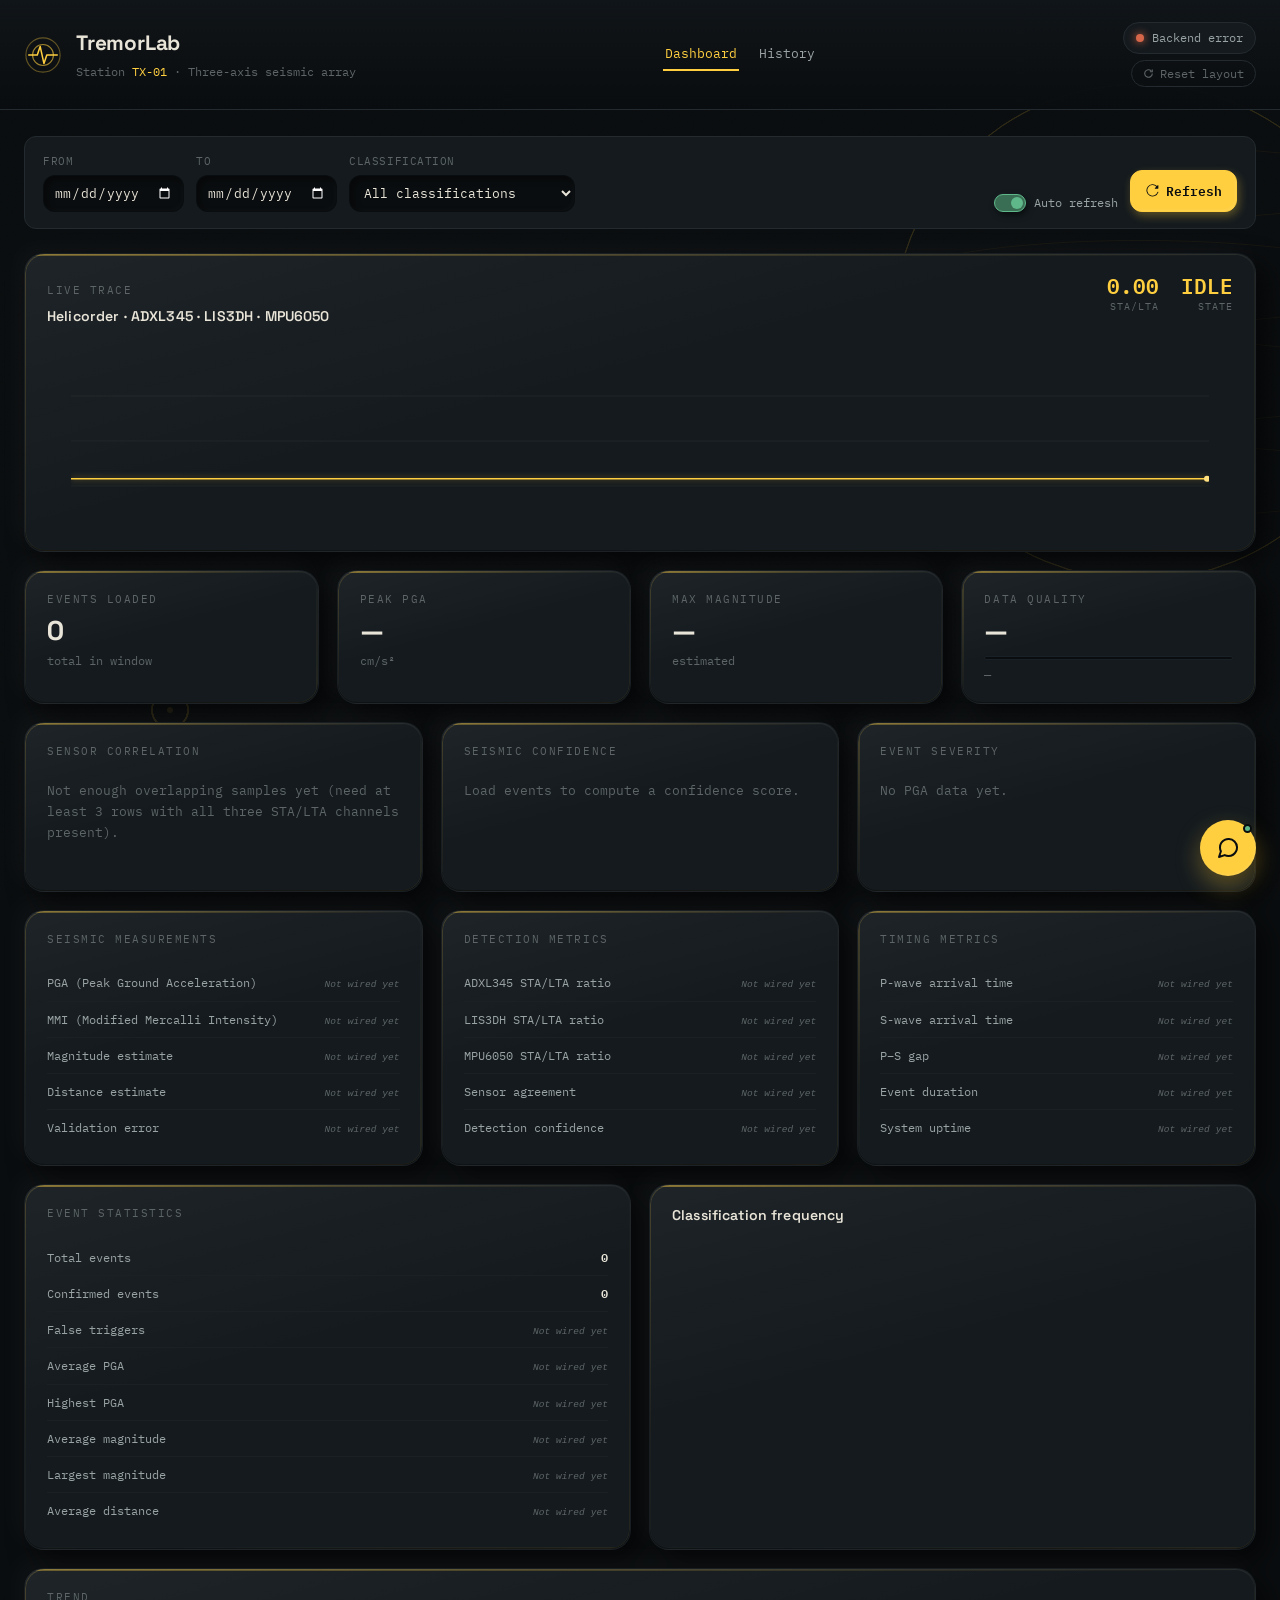
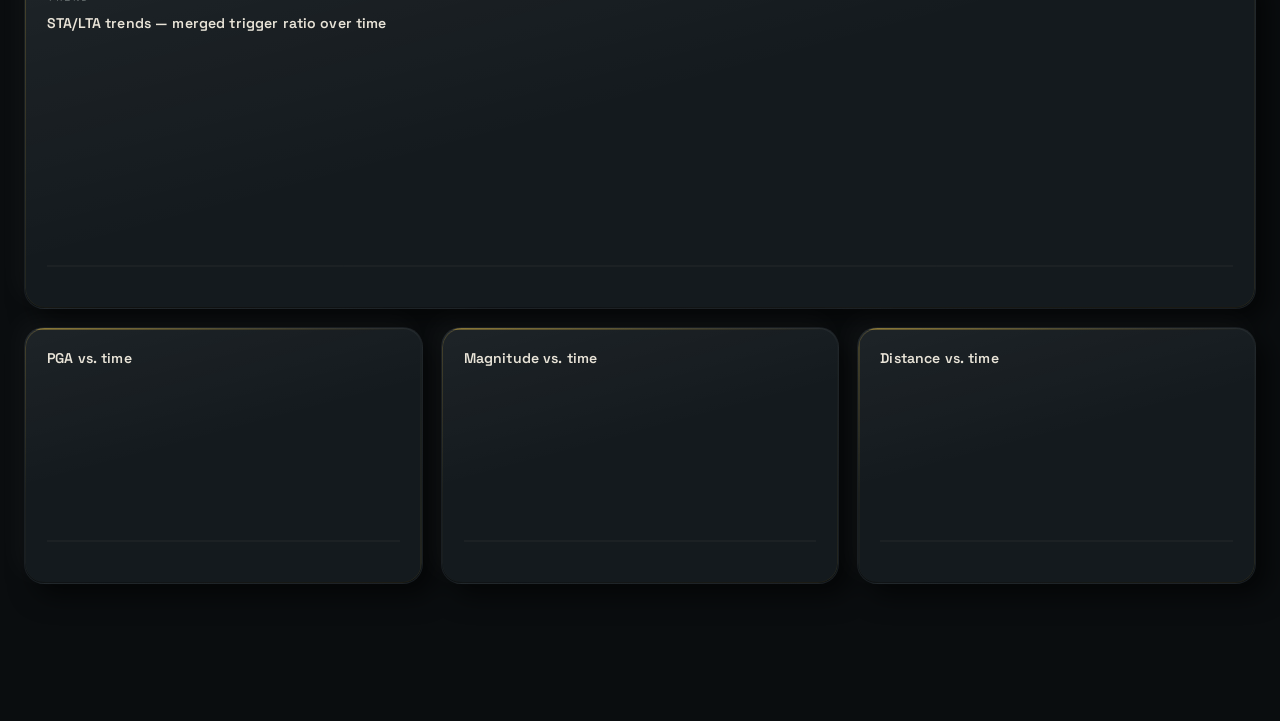
==== commit f43c0b9f: "Remove unused metrics articles from index.html" ====
--- a/index.html
+++ b/index.html
@@ -166,20 +166,8 @@
       <span class="eyebrow">Detection metrics</span>
       <p class="widget-empty">Waiting for data&hellip;</p>
     </article>
-    <article class="bento-card span-4" data-card-id="waveform-metrics" id="waveformMetricsCard">
-      <span class="eyebrow">Waveform metrics</span>
-      <p class="widget-empty">Waiting for data&hellip;</p>
-    </article>
     <article class="bento-card span-4" data-card-id="timing-metrics" id="timingMetricsCard">
       <span class="eyebrow">Timing metrics</span>
-      <p class="widget-empty">Waiting for data&hellip;</p>
-    </article>
-    <article class="bento-card span-4" data-card-id="simulation-metrics" id="simulationMetricsCard">
-      <span class="eyebrow">Simulation metrics</span>
-      <p class="widget-empty">Waiting for data&hellip;</p>
-    </article>
-    <article class="bento-card span-4" data-card-id="health-metrics" id="healthMetricsCard">
-      <span class="eyebrow">Alert &amp; health metrics</span>
       <p class="widget-empty">Waiting for data&hellip;</p>
     </article>
 
--- a/analytics-widgets.css
+++ b/analytics-widgets.css
@@ -0,0 +1,183 @@
+/* ===================================================================
+   analytics-widgets.css
+   Styles for the three cards rendered by analytics-widgets.js:
+   Sensor Correlation Analyzer, Seismic Confidence Meter, Event
+   Severity Gauge. Reuses the palette/type tokens from styles.css and
+   the carved/embossed neumorphic shadow language from depth.css.
+   =================================================================== */
+
+/* ===================== SENSOR CORRELATION ===================== */
+
+.agreement-score {
+  display: flex;
+  align-items: baseline;
+  gap: 10px;
+  margin-bottom: 12px;
+}
+
+.agreement-value {
+  font-family: var(--font-display);
+  font-size: 2.1rem;
+  font-weight: 700;
+  color: var(--amber);
+  line-height: 1;
+  font-variant-numeric: tabular-nums;
+}
+
+.agreement-key {
+  font-size: 0.7rem;
+  letter-spacing: 0.05em;
+  text-transform: uppercase;
+  color: var(--bone-faint);
+}
+
+.agreement-bar {
+  height: 8px;
+  border-radius: 999px;
+  background: var(--ink);
+  box-shadow:
+    inset 2px 2px 5px rgba(0,0,0,0.5),
+    inset -1px -1px 3px rgba(255,255,255,0.025);
+  overflow: hidden;
+  margin-bottom: 16px;
+}
+
+.agreement-bar-fill {
+  height: 100%;
+  background: linear-gradient(90deg, var(--clay), var(--amber), var(--moss));
+  border-radius: inherit;
+  transition: width 0.5s ease;
+}
+
+.pairwise-list {
+  list-style: none;
+  margin: 0;
+  padding: 0;
+  font-size: 0.78rem;
+}
+
+.pairwise-list li {
+  display: flex;
+  justify-content: space-between;
+  align-items: baseline;
+  gap: 10px;
+  padding: 7px 0;
+  border-bottom: 1px solid var(--line-soft);
+  color: var(--bone-dim);
+}
+
+.pairwise-list li:last-child { border-bottom: none; }
+
+.pairwise-list li span:last-child {
+  color: var(--bone);
+  font-weight: 600;
+  font-variant-numeric: tabular-nums;
+}
+
+/* ===================== SEISMIC CONFIDENCE ===================== */
+
+.confidence-gauge {
+  display: flex;
+  flex-direction: column;
+  align-items: center;
+  gap: 10px;
+  margin-bottom: 18px;
+  padding: 6px 0 2px;
+}
+
+.confidence-dial {
+  --pct: 0;
+  position: relative;
+  width: 112px;
+  height: 112px;
+  border-radius: 50%;
+  display: flex;
+  align-items: center;
+  justify-content: center;
+  background:
+    radial-gradient(circle at 50% 50%, var(--ink-panel) 62%, transparent 63%),
+    conic-gradient(var(--amber) calc(var(--pct) * 1%), var(--line-soft) 0);
+  box-shadow:
+    inset 3px 3px 8px rgba(0,0,0,0.5),
+    inset -2px -2px 6px rgba(255,255,255,0.03),
+    0 0 18px rgba(255,207,64,0.14);
+  transition: background 0.4s ease;
+}
+
+.confidence-value {
+  font-family: var(--font-display);
+  font-size: 1.5rem;
+  font-weight: 700;
+  color: var(--bone);
+  font-variant-numeric: tabular-nums;
+}
+
+.confidence-label {
+  font-size: 0.7rem;
+  letter-spacing: 0.08em;
+  text-transform: uppercase;
+  font-weight: 600;
+  padding: 5px 14px;
+  border-radius: 999px;
+  background: var(--ink);
+  box-shadow:
+    inset 2px 2px 5px rgba(0,0,0,0.5),
+    inset -1px -1px 3px rgba(255,255,255,0.025);
+}
+
+.conf-low      { color: var(--clay); }
+.conf-medium   { color: var(--amber-dim); }
+.conf-high     { color: var(--moss); }
+.conf-veryhigh { color: var(--amber); }
+
+/* ===================== EVENT SEVERITY ===================== */
+
+.severity-value {
+  font-family: var(--font-display);
+  font-size: 1.9rem;
+  font-weight: 700;
+  color: var(--amber);
+  line-height: 1.1;
+  margin-bottom: 16px;
+}
+
+.severity-track {
+  display: flex;
+  gap: 6px;
+}
+
+.severity-step {
+  flex: 1;
+  text-align: center;
+  font-size: 0.62rem;
+  letter-spacing: 0.04em;
+  text-transform: uppercase;
+  color: var(--bone-faint);
+  padding: 9px 4px;
+  border-radius: 999px;
+  background: var(--ink);
+  box-shadow:
+    inset 2px 2px 5px rgba(0,0,0,0.5),
+    inset -1px -1px 3px rgba(255,255,255,0.02);
+  transition: background 0.2s ease, color 0.2s ease, box-shadow 0.2s ease;
+}
+
+.severity-step.active {
+  color: var(--ink);
+  background: var(--amber-dim);
+  box-shadow: none;
+}
+
+.severity-step.current {
+  background: var(--amber);
+  color: var(--ink);
+  font-weight: 700;
+  box-shadow:
+    0 0 10px rgba(255,207,64,0.45),
+    0 2px 6px rgba(0,0,0,0.35);
+}
+
+@media (max-width: 460px) {
+  .severity-track { flex-wrap: wrap; }
+  .severity-step { flex: 1 1 30%; }
+}
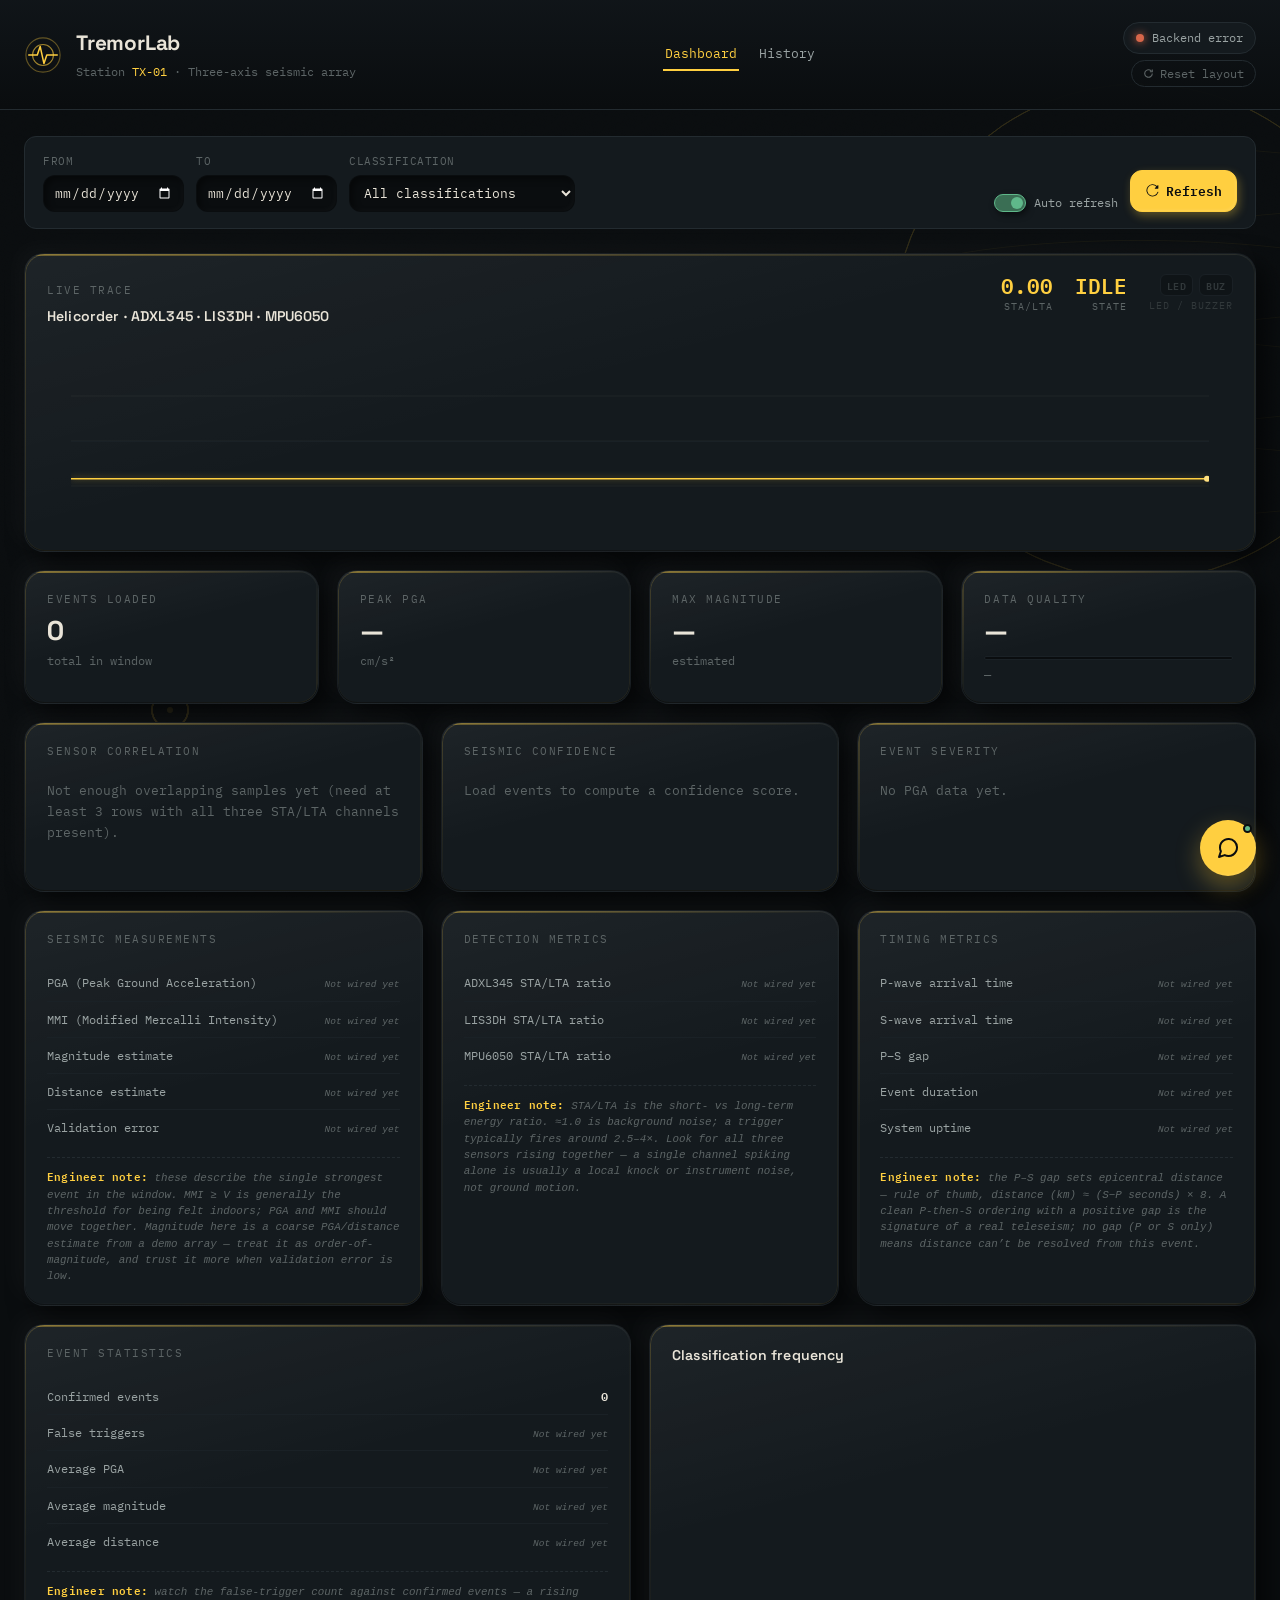
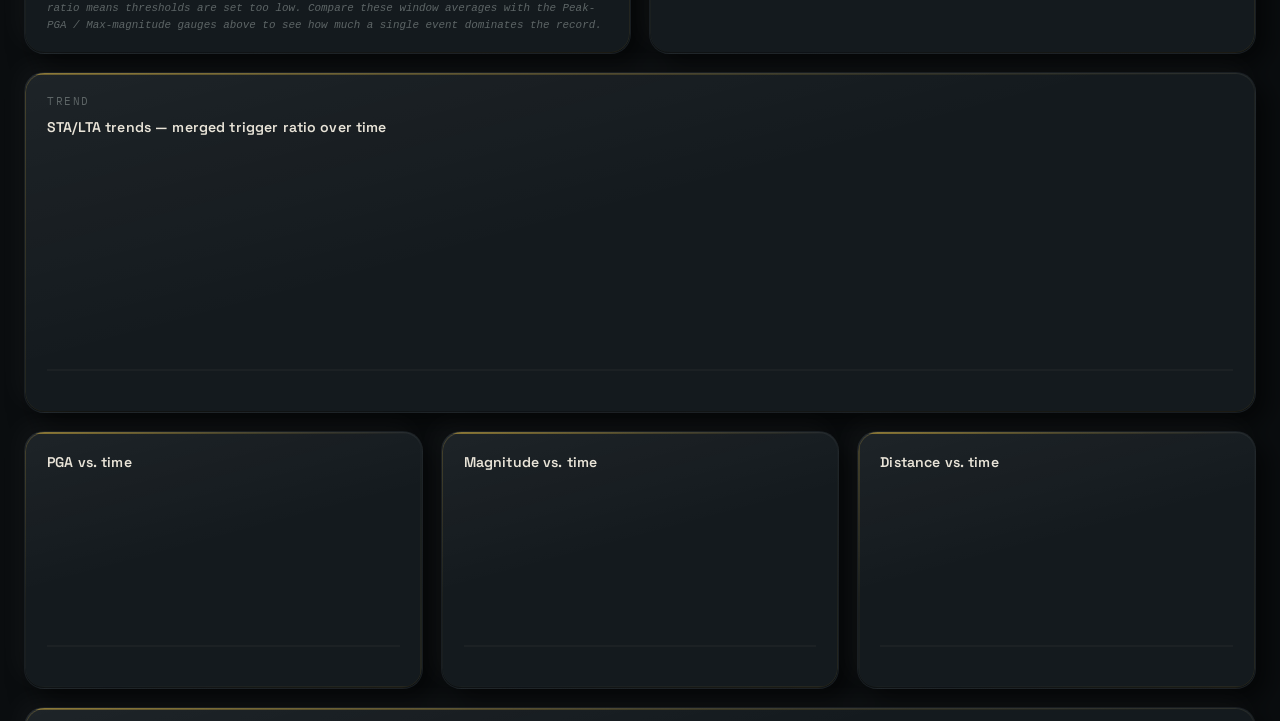
==== commit 2ce52125: "Fix BT socket recovery, unify trace/LED/buzzer, dedupe + liven dashboard metrics, generative agent F" ====
--- a/index.html
+++ b/index.html
@@ -110,6 +110,13 @@
             <span class="readout-val" id="liveClass">IDLE</span>
             <span class="readout-key">state</span>
           </div>
+          <div class="readout-block device-alert" id="deviceAlert" data-live="false" title="Device alert outputs — the LED and buzzer on the station fire together the moment any sensor crosses its STA/LTA threshold (the same trigger that drives this trace).">
+            <span class="alert-outputs">
+              <span class="alert-led" id="ledIndicator" data-on="false" aria-label="LED">LED</span>
+              <span class="alert-buzzer" id="buzzerIndicator" data-on="false" aria-label="Buzzer">BUZ</span>
+            </span>
+            <span class="readout-key">LED / buzzer</span>
+          </div>
         </div>
       </div>
       <div class="card-body">
--- a/styles.css
+++ b/styles.css
@@ -209,6 +209,54 @@
   margin-top: 2px;
 }
 
+/* Device alert tile — LED + buzzer state, mirrored from real sensor triggers. */
+.device-alert .alert-outputs {
+  display: flex;
+  gap: 6px;
+  align-items: center;
+}
+
+.alert-led,
+.alert-buzzer {
+  font-family: var(--font-mono);
+  font-size: 0.6rem;
+  font-weight: 600;
+  letter-spacing: 0.06em;
+  padding: 3px 6px;
+  border-radius: 6px;
+  border: 1px solid var(--line);
+  color: var(--bone-faint);
+  background: var(--ink);
+  transition: color 0.12s ease, background 0.12s ease, box-shadow 0.12s ease, border-color 0.12s ease;
+}
+
+/* Triggered: LED lights amber, buzzer lights clay (red), both glowing. */
+.alert-led[data-on="true"] {
+  color: var(--ink);
+  background: var(--amber);
+  border-color: var(--amber);
+  box-shadow: 0 0 10px rgba(255, 207, 64, 0.7);
+}
+
+.alert-buzzer[data-on="true"] {
+  color: var(--ink);
+  background: var(--clay);
+  border-color: var(--clay);
+  box-shadow: 0 0 10px rgba(214, 102, 74, 0.7);
+  animation: alert-buzz 0.5s steps(2) infinite;
+}
+
+/* When the current row carries no trigger booleans (e.g. history-only data),
+   dim the whole tile so it's clearly "not live" rather than "idle". */
+.device-alert[data-live="false"] {
+  opacity: 0.4;
+}
+
+@keyframes alert-buzz {
+  0%, 100% { transform: translateY(0); }
+  50%      { transform: translateY(-1px); }
+}
+
 .helicorder-canvas-wrap {
   position: relative;
   max-width: 1320px;
--- a/metrics-panel.css
+++ b/metrics-panel.css
@@ -71,6 +71,24 @@
   letter-spacing: 0.01em;
 }
 
+/* Field-engineer interpretation note shown beneath a metrics panel. */
+.metric-note {
+  margin: 12px 0 0;
+  padding-top: 10px;
+  border-top: 1px dashed var(--line);
+  font-size: 0.68rem;
+  line-height: 1.5;
+  color: var(--bone-faint);
+  font-style: italic;
+}
+
+.metric-note strong {
+  color: var(--amber);
+  font-style: normal;
+  font-weight: 600;
+  letter-spacing: 0.02em;
+}
+
 @media (max-width: 980px) {
   .metrics-grid { grid-template-columns: repeat(2, 1fr); }
 }
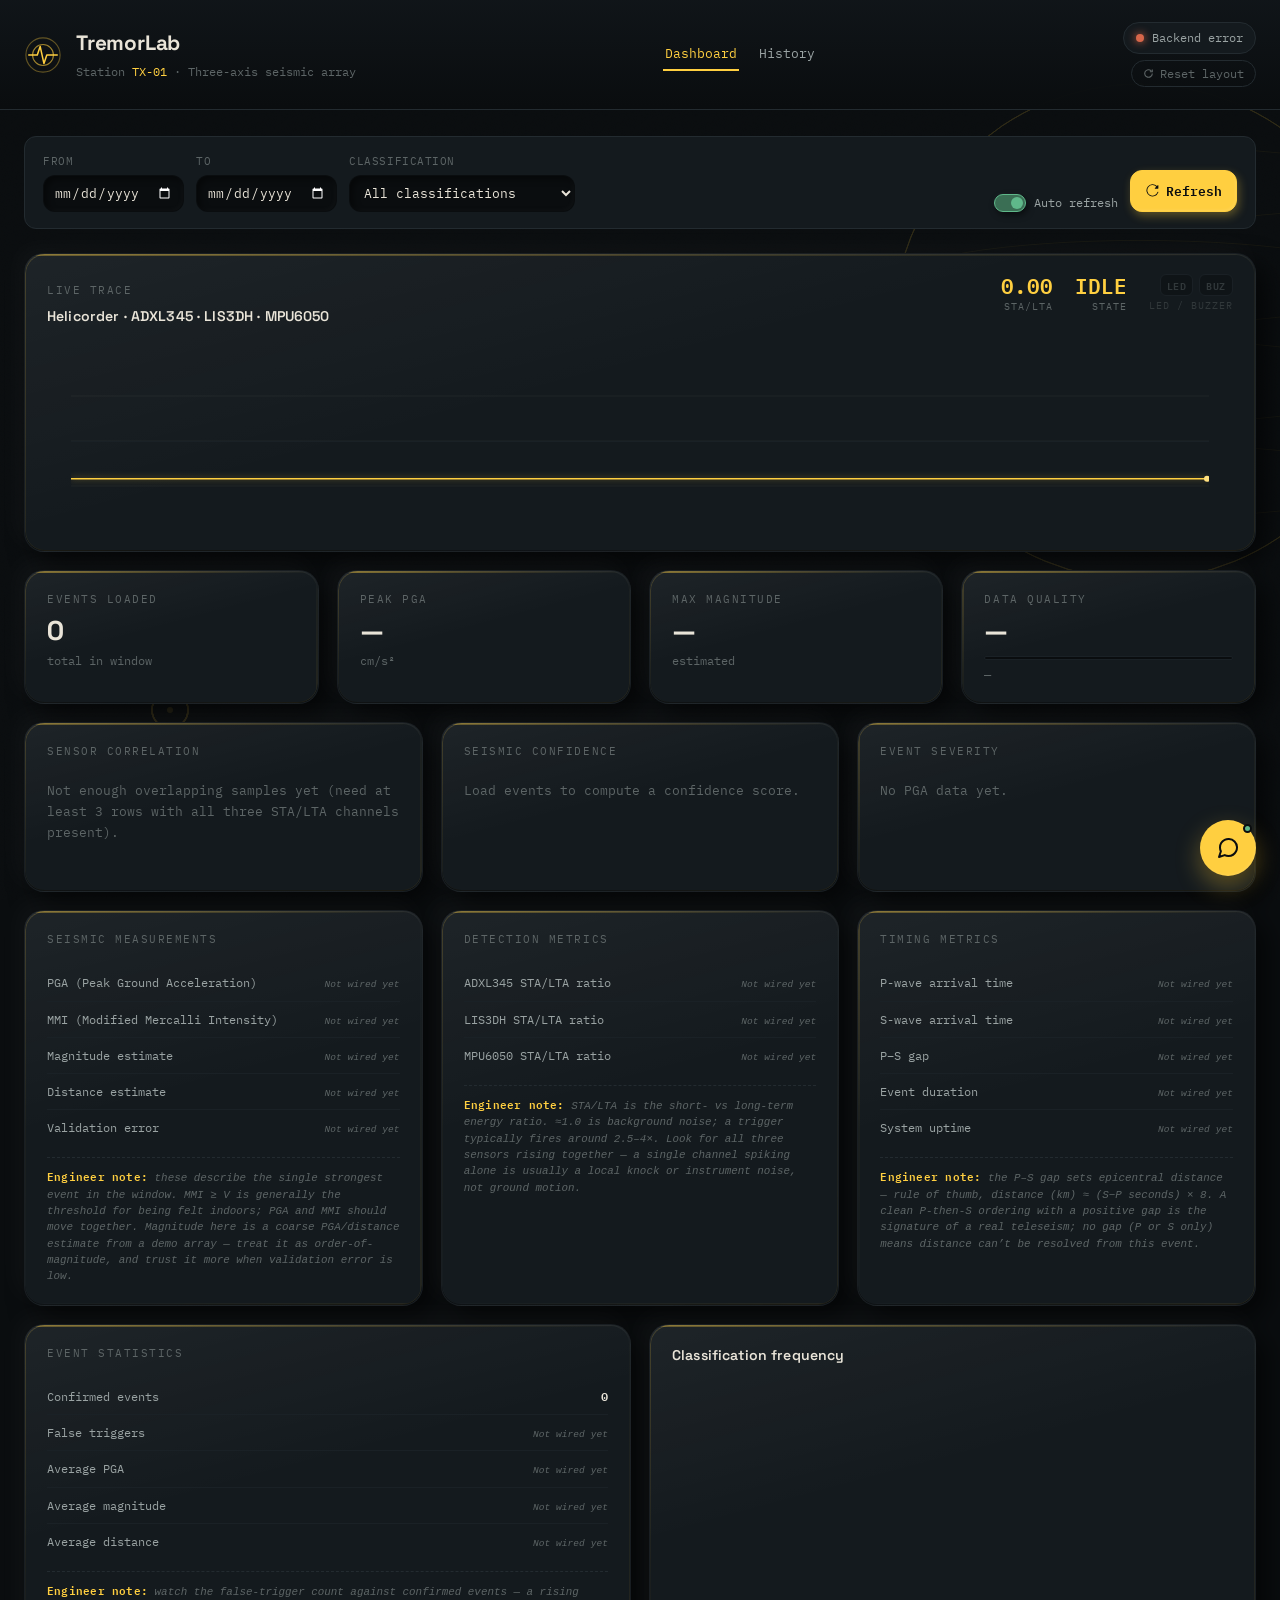
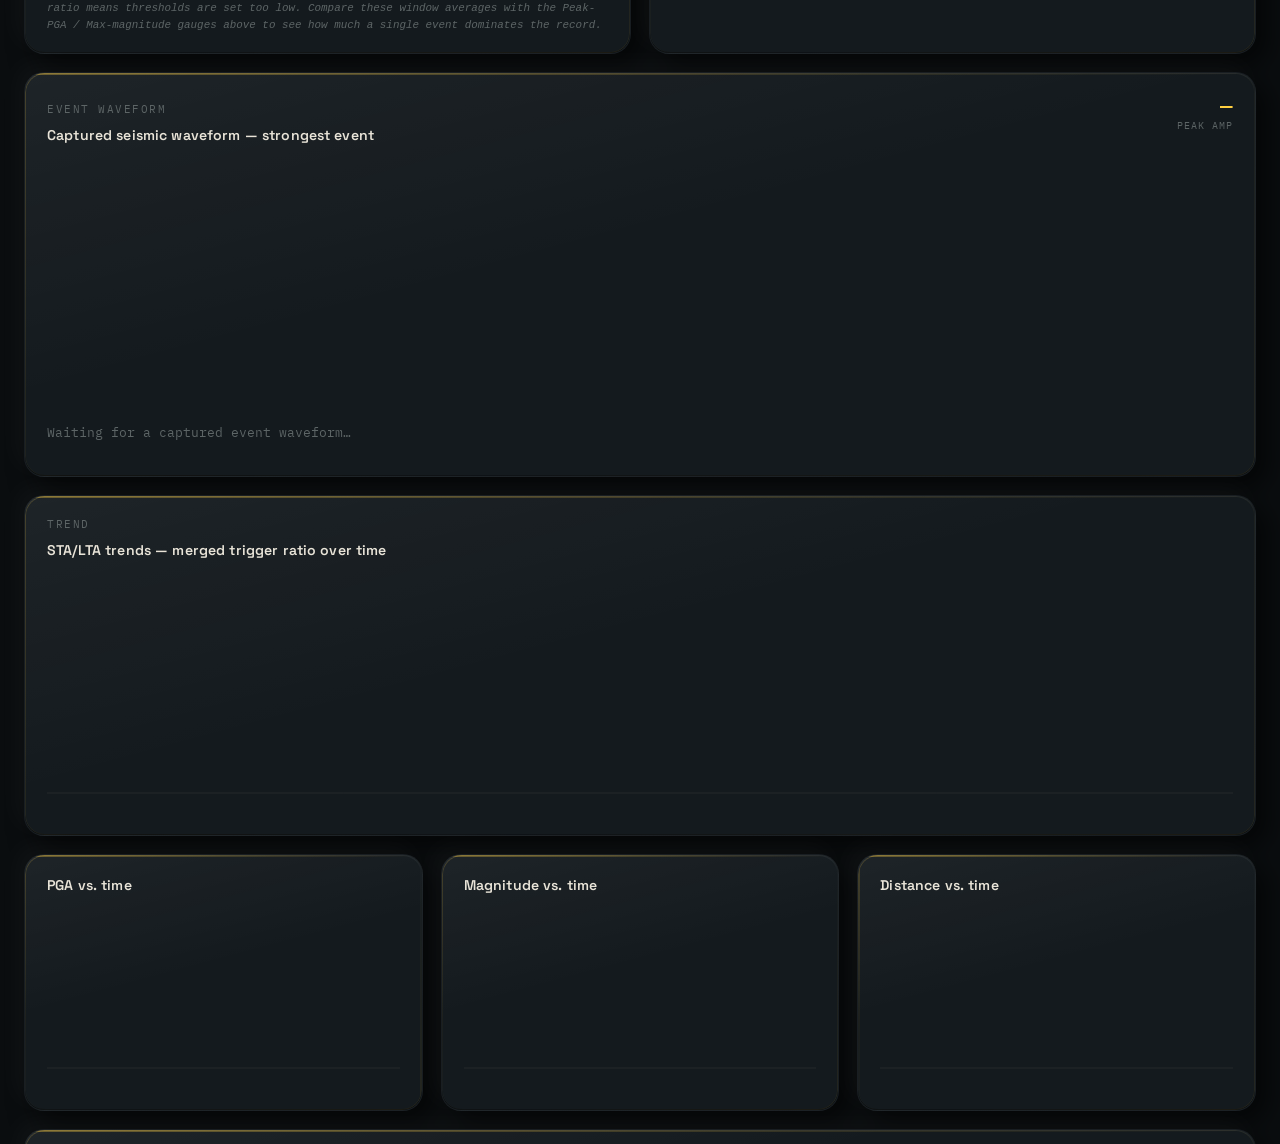
==== commit 0004cf1b: "Calibration + waveform display + Supabase/metrics fixes across firmware, backend, dashboard Firmware" ====
--- a/index.html
+++ b/index.html
@@ -137,11 +137,13 @@
       <span class="eyebrow">Peak PGA</span>
       <div class="gauge-value" id="peakPga">&mdash;</div>
       <span class="gauge-unit">cm/s&sup2;</span>
+      <span class="gauge-event" id="peakPgaWhen"></span>
     </article>
     <article class="bento-card span-3" data-card-id="gauge-mag">
       <span class="eyebrow">Max magnitude</span>
       <div class="gauge-value" id="maxMag">&mdash;</div>
       <span class="gauge-unit">estimated</span>
+      <span class="gauge-event" id="maxMagWhen"></span>
     </article>
     <article class="bento-card span-3" data-card-id="gauge-quality">
       <span class="eyebrow">Data quality</span>
@@ -189,6 +191,29 @@
       <div class="card-title"><h2>Classification frequency</h2></div>
       <div class="card-body">
         <canvas id="classChart"></canvas>
+      </div>
+    </article>
+
+    <!-- EVENT WAVEFORM (replaces oscilloscope view) -->
+    <article class="bento-card span-12" data-card-id="waveform-chart">
+      <div class="card-title">
+        <div>
+          <span class="eyebrow">Event waveform</span>
+          <h2>Captured seismic waveform &mdash; strongest event</h2>
+        </div>
+        <div class="helicorder-readout">
+          <div class="readout-block">
+            <span class="readout-val" id="waveformPeak">&minus;&minus;</span>
+            <span class="readout-key">peak amp</span>
+          </div>
+        </div>
+      </div>
+      <div class="card-body">
+        <div class="waveform-legend" id="waveformLegend"></div>
+        <div class="waveform-canvas-wrap">
+          <canvas id="waveformChart"></canvas>
+        </div>
+        <p class="widget-empty" id="waveformEmpty">Waiting for a captured event waveform&hellip;</p>
       </div>
     </article>
 
--- a/styles.css
+++ b/styles.css
@@ -515,6 +515,68 @@
   margin-top: 6px;
 }
 
+/* ── Peak-event identification (max PGA / max magnitude) ── */
+.gauge-event {
+  display: block;
+  margin-top: 4px;
+  font-size: 0.6rem;
+  letter-spacing: 0.02em;
+  color: var(--bone-faint);
+  font-variant-numeric: tabular-nums;
+}
+
+.peak-badge {
+  display: inline-block;
+  margin-left: 4px;
+  padding: 1px 5px;
+  border-radius: 5px;
+  font-size: 0.56rem;
+  font-weight: 700;
+  letter-spacing: 0.04em;
+  vertical-align: middle;
+  white-space: nowrap;
+}
+
+.peak-badge--pga { background: rgba(88, 213, 255, 0.16); color: #58d5ff; border: 1px solid rgba(88, 213, 255, 0.4); }
+.peak-badge--mag { background: rgba(95, 184, 138, 0.16); color: #5fb88a; border: 1px solid rgba(95, 184, 138, 0.4); }
+
+tr.row-peak-pga td, tr.row-max-mag td { background: rgba(255, 207, 64, 0.05); }
+tr.row-peak-pga, tr.row-max-mag { box-shadow: inset 2px 0 0 var(--amber); }
+
+/* ── Event waveform card ── */
+.waveform-canvas-wrap {
+  max-width: 1320px;
+  margin: 4px auto 0;
+  padding: 0 24px;
+}
+
+.waveform-legend {
+  display: flex;
+  flex-wrap: wrap;
+  gap: 14px;
+  padding: 4px 24px 0;
+  max-width: 1320px;
+  margin: 0 auto;
+}
+
+.wf-key {
+  display: inline-flex;
+  align-items: center;
+  gap: 6px;
+  font-size: 0.66rem;
+  color: var(--bone-dim);
+}
+
+.wf-swatch {
+  width: 12px;
+  height: 3px;
+  border-radius: 2px;
+  display: inline-block;
+}
+
+.wf-swatch--p { height: 10px; width: 0; border-left: 2px dashed #5fb88a; }
+.wf-swatch--s { height: 10px; width: 0; border-left: 2px dashed #d6664a; }
+
 .chart-card--wide canvas { height: 160px; }
 
 /* ===================== LOWER GRID: AGENT + TABLE ===================== */
--- a/bento-canvas-fix.css
+++ b/bento-canvas-fix.css
@@ -28,7 +28,8 @@
    cards (span-12) — give them a bit more vertical room so the trace
    doesn't look squashed relative to its width. */
 [data-card-id="helicorder"] .card-body canvas,
-[data-card-id="stalta-chart"] .card-body canvas {
+[data-card-id="stalta-chart"] .card-body canvas,
+[data-card-id="waveform-chart"] .card-body canvas {
   height: 240px;
 }
 
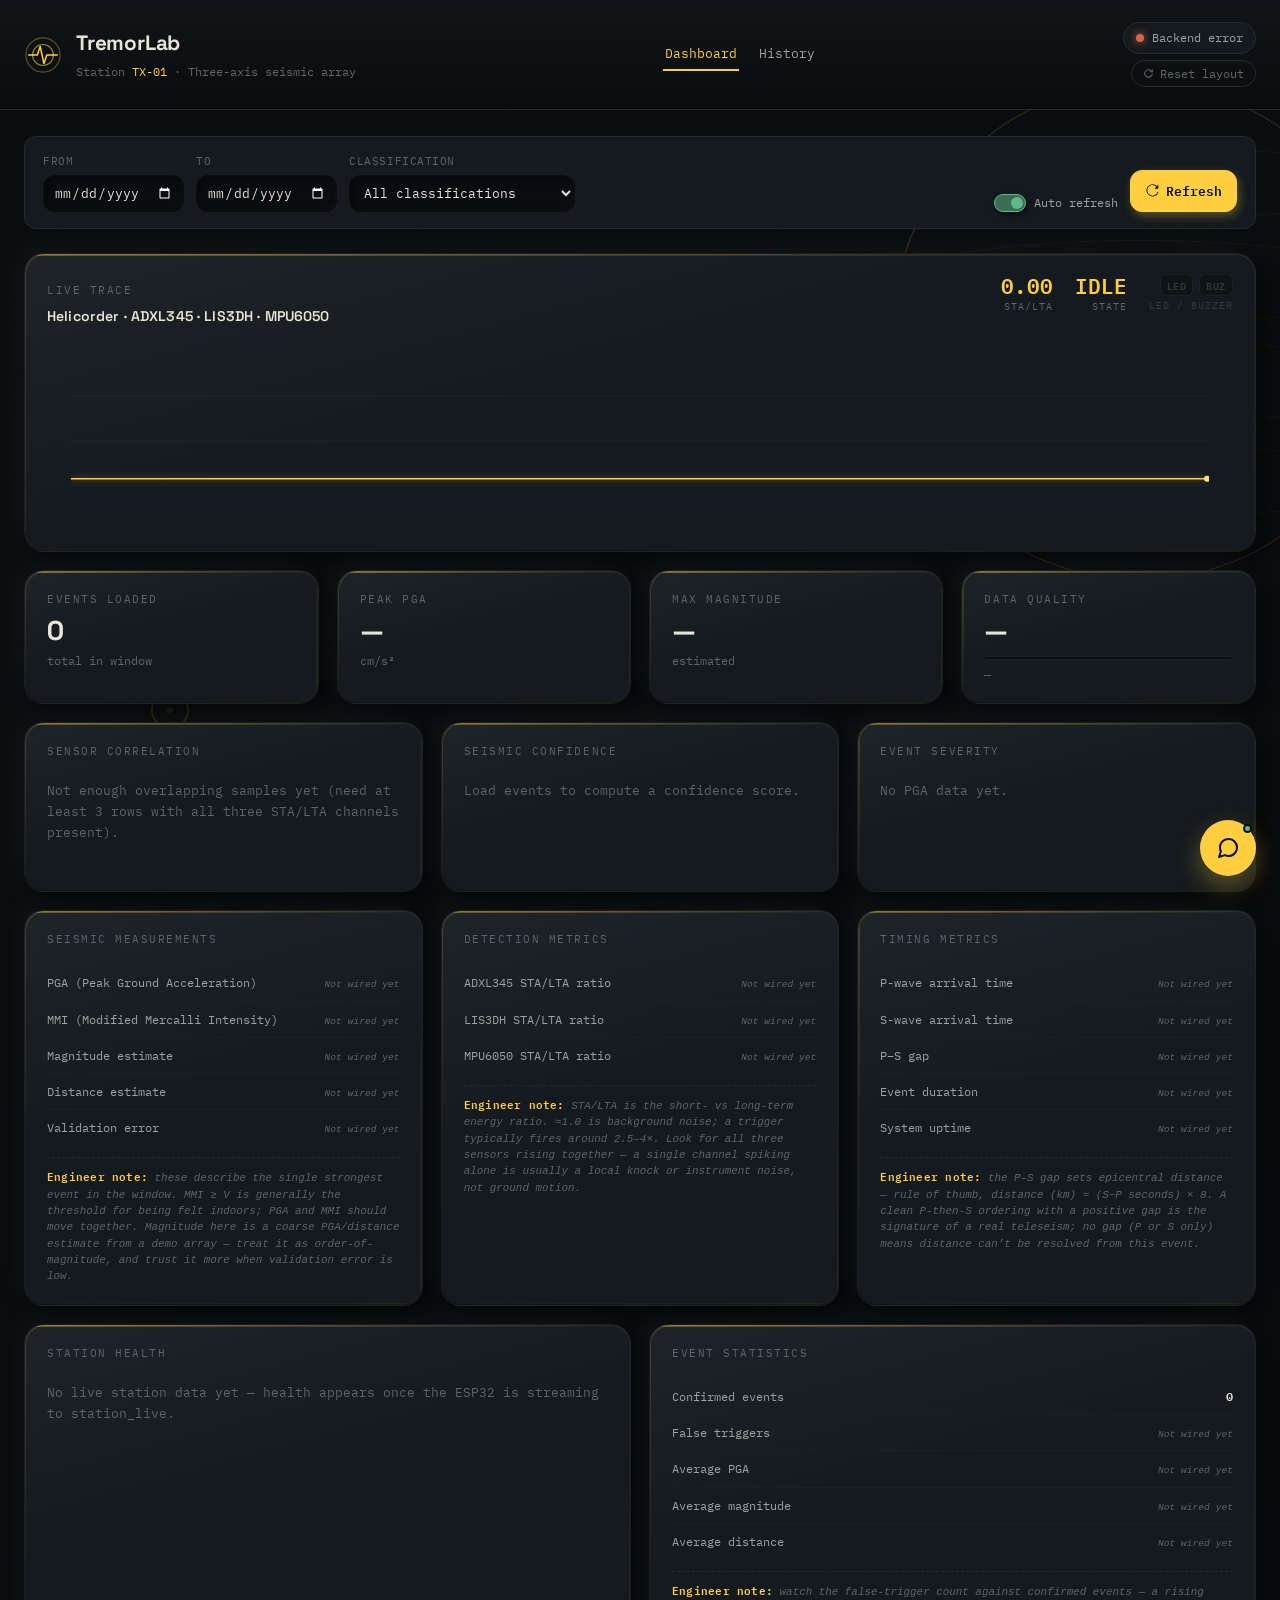
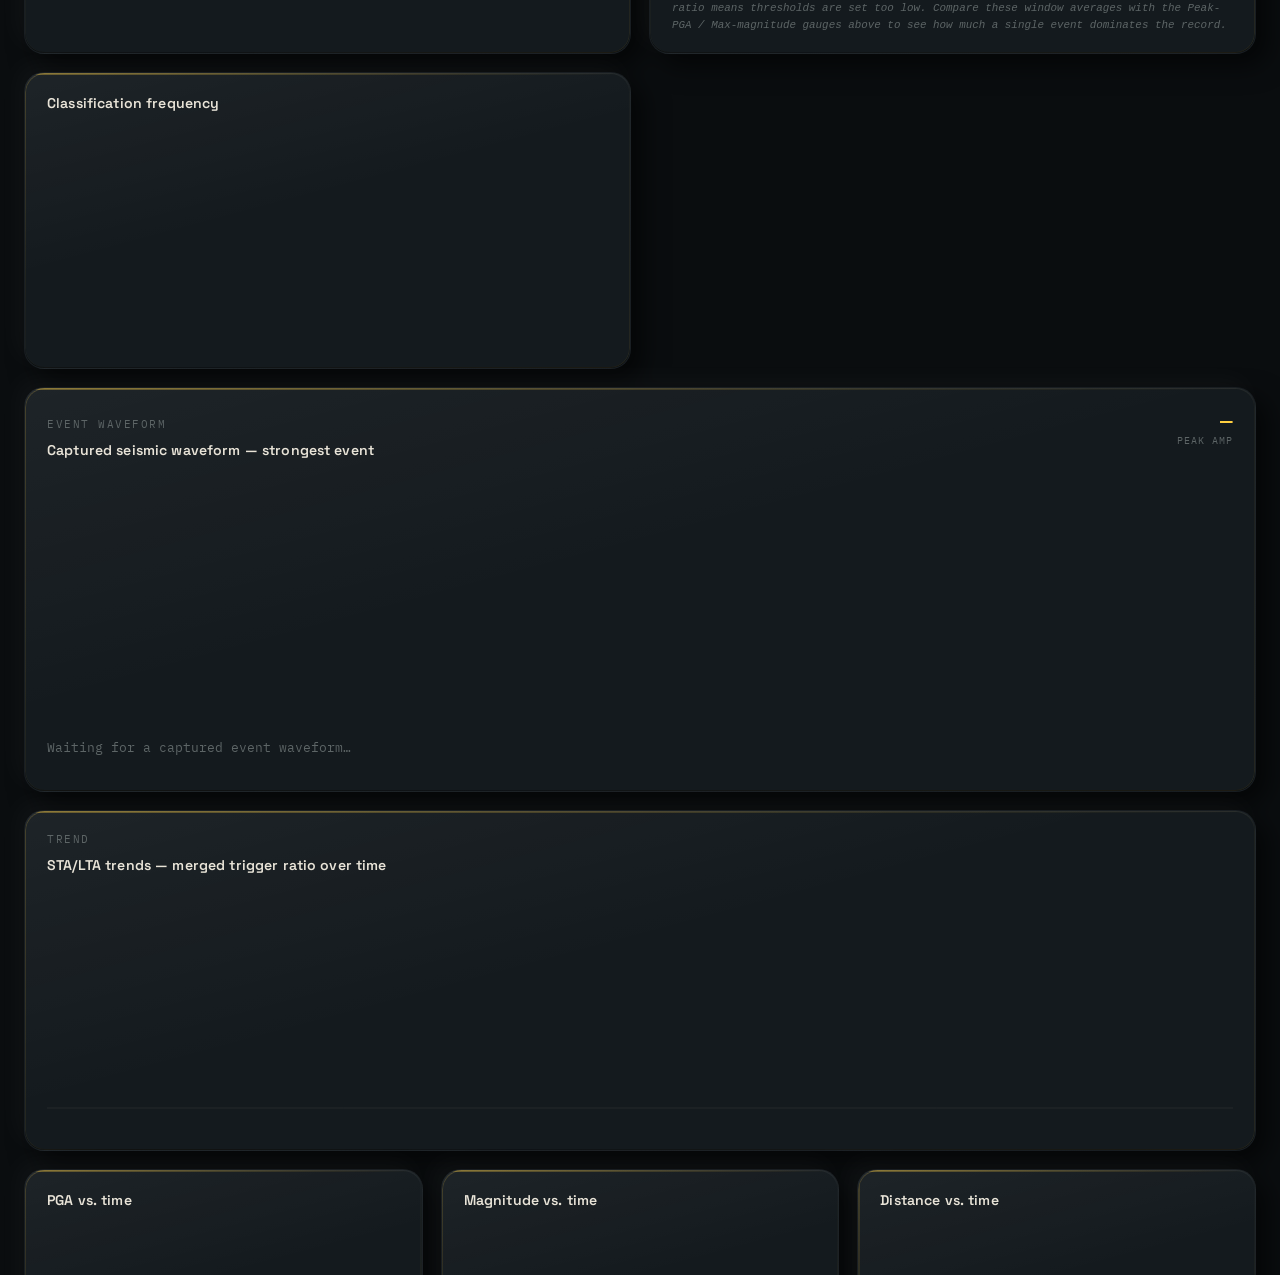
==== commit ab3e0af2: "Restore upload speed, live-updating readout, serial-plotter waveform, health box, open agent, BT iso" ====
--- a/index.html
+++ b/index.html
@@ -180,6 +180,12 @@
       <p class="widget-empty">Waiting for data&hellip;</p>
     </article>
 
+    <!-- STATION / SENSOR HEALTH -->
+    <article class="bento-card span-6" data-card-id="station-health" id="stationHealthCard">
+      <span class="eyebrow">Station health</span>
+      <p class="widget-empty">Waiting for live station data&hellip;</p>
+    </article>
+
     <!-- EVENT STATISTICS -->
     <article class="bento-card span-6" data-card-id="event-statistics" id="eventStatisticsCard">
       <span class="eyebrow">Event statistics</span>
